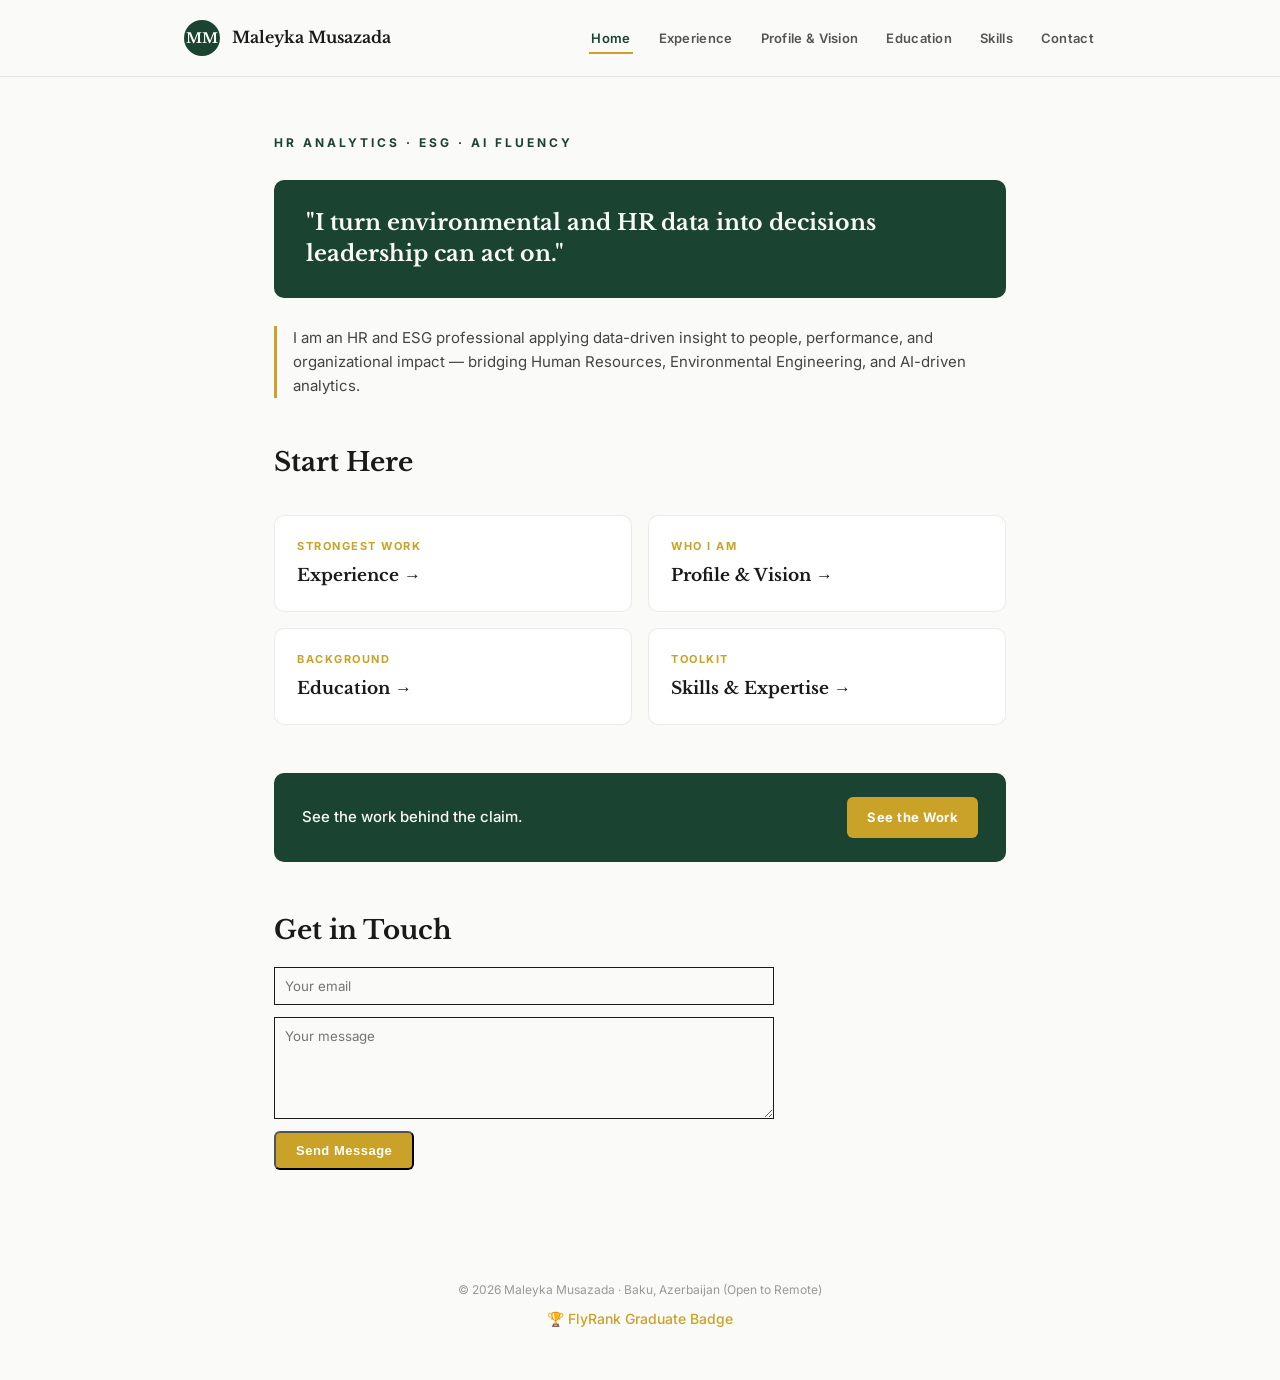
==== index.html @ 2765ef56 "Update index.html" ====
<!DOCTYPE html>
<html lang="en">
<head>
<meta charset="UTF-8" />
<meta name="viewport" content="width=device-width, initial-scale=1.0" />
<title>Maleyka Musazada — HR Analytics &amp; ESG</title>
<meta name="description" content="HR and ESG professional bridging Human Resources, Environmental Engineering, and AI-driven analytics to turn data into actionable leadership decisions." />
<meta property="og:title" content="Maleyka Musazada — HR Analytics &amp; ESG" />
<meta property="og:description" content="Explore my professional background, skills, and data-driven projects in HR analytics and ESG." />
<meta property="og:type" content="website" />
<link rel="stylesheet" href="style.css" />
</head>
<body>

<header>
  <div class="nav-wrap">
    <div class="brand">
      <div class="monogram">MM</div>
      <div class="brand-name">Maleyka Musazada</div>
    </div>
    <nav>
      <ul>
        <li><a href="index.html" class="active">Home</a></li>
        <li><a href="experience.html">Experience</a></li>
        <li><a href="profile.html">Profile &amp; Vision</a></li>
        <li><a href="education.html">Education</a></li>
        <li><a href="skills.html">Skills</a></li>
        <li><a href="index.html#contact">Contact</a></li>
      </ul>
    </nav>
  </div>
</header>

<main>
  <div class="eyebrow">HR Analytics · ESG · AI Fluency</div>
  <div class="claim-box">
    "I turn environmental and HR data into decisions leadership can act on."
  </div>
  <p class="proof">
    I am an HR and ESG professional applying data-driven insight to people, performance, and organizational impact — bridging Human Resources, Environmental Engineering, and AI-driven analytics.
  </p>

  <h2>Start Here</h2>
  <div class="card-grid">
    <a class="nav-card" href="experience.html">
      <span class="k">Strongest Work</span>
      <span class="t">Experience →</span>
    </a>
    <a class="nav-card" href="profile.html">
      <span class="k">Who I Am</span>
      <span class="t">Profile &amp; Vision →</span>
    </a>
    <a class="nav-card" href="education.html">
      <span class="k">Background</span>
      <span class="t">Education →</span>
    </a>
    <a class="nav-card" href="skills.html">
      <span class="k">Toolkit</span>
      <span class="t">Skills &amp; Expertise →</span>
    </a>
  </div>

  <div class="cta-strip">
    <span>See the work behind the claim.</span>
    <a class="cta-btn" href="experience.html">See the Work</a>
  </div>

  <section class="contact-section" id="contact">
    <h2>Get in Touch</h2>
    <form action="https://formspree.io/f/mvkpvpek" method="POST">
      <input type="email" name="email" placeholder="Your email" required />
      <textarea name="message" placeholder="Your message" required rows="5"></textarea>
      <button type="submit" class="cta-btn">Send Message</button>
    </form>
  </section>
</main>

<footer>
  © 2026 Maleyka Musazada · Baku, Azerbaijan (Open to Remote)
  <div style="margin-top: 8px;">
    <a href="https://aifluency.flyrank.ai/" target="_blank" style="color: #C9A227; text-decoration: none; font-size: 14px; font-weight: 500;">
      🏆 FlyRank Graduate Badge
    </a>
  </div>
</footer>

</body>
</html>
---- style.css ----
@import url('https://fonts.googleapis.com/css2?family=Libre+Baskerville:ital,wght@0,400;0,700;1,400&family=Inter:wght@400;500;600;700&display=swap');

:root {
  --main: #1B4332;
  --text: #1A1A1A;
  --bg: #FAFAF8;
  --accent: #C9A227;
  --card: #FFFFFF;
  --border: rgba(0,0,0,0.08);
}

* { box-sizing: border-box; margin: 0; padding: 0; }

body {
  background: var(--bg);
  color: var(--text);
  font-family: 'Inter', sans-serif;
  line-height: 1.6;
}

a { color: inherit; text-decoration: none; }

header {
  position: sticky;
  top: 0;
  background: var(--bg);
  border-bottom: 1px solid var(--border);
  z-index: 100;
}
.nav-wrap {
  max-width: 960px;
  margin: 0 auto;
  padding: 20px 24px;
  display: flex;
  align-items: center;
  justify-content: space-between;
  flex-wrap: wrap;
  gap: 12px;
}
.brand { display: flex; align-items: center; gap: 12px; }
.monogram {
  width: 36px; height: 36px; border-radius: 50%;
  background: var(--main); color: var(--bg);
  display: flex; align-items: center; justify-content: center;
  font-family: 'Libre Baskerville', serif; font-weight: 700; font-size: 14px;
}
.brand-name { font-family: 'Libre Baskerville', serif; font-weight: 700; font-size: 16px; }
nav ul { list-style: none; display: flex; flex-wrap: wrap; }
nav li { margin-right: 24px; }
nav li:last-child { margin-right: 0; }
nav a {
  font-size: 13px; font-weight: 600; letter-spacing: 0.3px; color: #555;
  padding: 6px 2px; border-bottom: 2px solid transparent; white-space: nowrap;
}
nav a:hover, nav a.active { color: var(--main); border-bottom-color: var(--accent); }

main { max-width: 780px; margin: 0 auto; padding: 56px 24px 80px; }

.eyebrow {
  font-size: 12px; letter-spacing: 3px; text-transform: uppercase;
  color: var(--main); font-weight: 700; margin-bottom: 12px;
}
h1 { font-family: 'Libre Baskerville', serif; font-size: 40px; line-height: 1.25; font-weight: 700; margin-bottom: 20px; }
h2 { font-family: 'Libre Baskerville', serif; font-size: 26px; font-weight: 700; margin: 44px 0 16px; }
h3 { font-family: 'Libre Baskerville', serif; font-size: 17px; font-weight: 700; color: var(--main); margin-bottom: 10px; }
p { margin-bottom: 14px; color: #333; font-size: 15.5px; }

.claim-box {
  background: var(--main); color: var(--bg); padding: 28px 32px; border-radius: 10px;
  font-family: 'Libre Baskerville', serif; font-size: 22px; font-weight: 700; line-height: 1.4; margin: 28px 0;
}
.proof { font-size: 15px; color: #444; border-left: 3px solid var(--accent); padding-left: 16px; margin-bottom: 40px; }

.card-grid { display: flex; flex-wrap: wrap; gap: 16px; margin: 32px 0 8px; }
.nav-card { flex: 1 1 45%; background: var(--card); border: 1px solid var(--border); border-radius: 10px; padding: 22px; transition: border-color 0.15s; }
.nav-card:hover { border-color: var(--main); }
.nav-card .k { font-size: 11px; letter-spacing: 1.5px; text-transform: uppercase; color: var(--accent); font-weight: 700; margin-bottom: 6px; display: block; }
.nav-card .t { font-family: 'Libre Baskerville', serif; font-weight: 700; font-size: 17px; }

.case { background: var(--card); border: 1px solid var(--border); border-radius: 10px; padding: 26px 28px; margin-bottom: 20px; }
.case-lead { border: 2px solid var(--accent); position: relative; }
.lead-tag {
  position: absolute; top: -11px; right: 20px; background: var(--accent); color: white;
  font-size: 9px; font-weight: 700; letter-spacing: 0.5px; text-transform: uppercase; padding: 3px 9px; border-radius: 3px;
}
.case h3.title { font-size: 19px; margin-bottom: 14px; }
.beat-label { font-size: 10.5px; letter-spacing: 1px; text-transform: uppercase; color: #999; font-weight: 700; margin-top: 14px; margin-bottom: 4px; }
.beat-label:first-of-type { margin-top: 0; }
.case p { font-size: 14px; margin-bottom: 0; }

.skill-group { margin-bottom: 22px; }
.skill-group h3 { margin-bottom: 8px; }
.skill-group p { font-size: 14.5px; color: #444; }

.edu-item { margin-bottom: 26px; }
.edu-item .school { font-size: 13px; color: #777; margin-top: -6px; margin-bottom: 8px; }
ul.cert-list { list-style: none; margin-top: 8px; }
ul.cert-list li { font-size: 14px; color: #444; padding: 6px 0 6px 18px; position: relative; border-bottom: 1px solid var(--border); }
ul.cert-list li::before { content: ""; position: absolute; left: 0; top: 14px; width: 6px; height: 6px; border-radius: 50%; background: var(--accent); }

.cta-strip {
  margin-top: 48px; background: var(--main); border-radius: 10px; padding: 24px 28px;
  display: flex; align-items: center; justify-content: space-between; flex-wrap: wrap; gap: 14px;
}
.cta-strip span { color: var(--bg); font-size: 15px; font-weight: 500; }
.cta-btn { background: var(--accent); color: white; font-size: 13px; font-weight: 700; letter-spacing: 0.5px; padding: 10px 20px; border-radius: 6px; white-space: nowrap; }
.cta-btn:hover { opacity: 0.9; }

footer { text-align: center; padding: 30px 24px 50px; font-size: 12px; color: #999; }
.contact-section {
  margin-top: 3rem;
}
.contact-section form {
  display: flex;
  flex-direction: column;
  gap: 12px;
  max-width: 500px;
}
.contact-section input,
.contact-section textarea {
  padding: 10px;
  font-family: 'Inter', sans-serif;
  border: 1px solid #1A1A1A;
  background: #FAFAF8;
}
.contact-section button {
  align-self: flex-start;
}
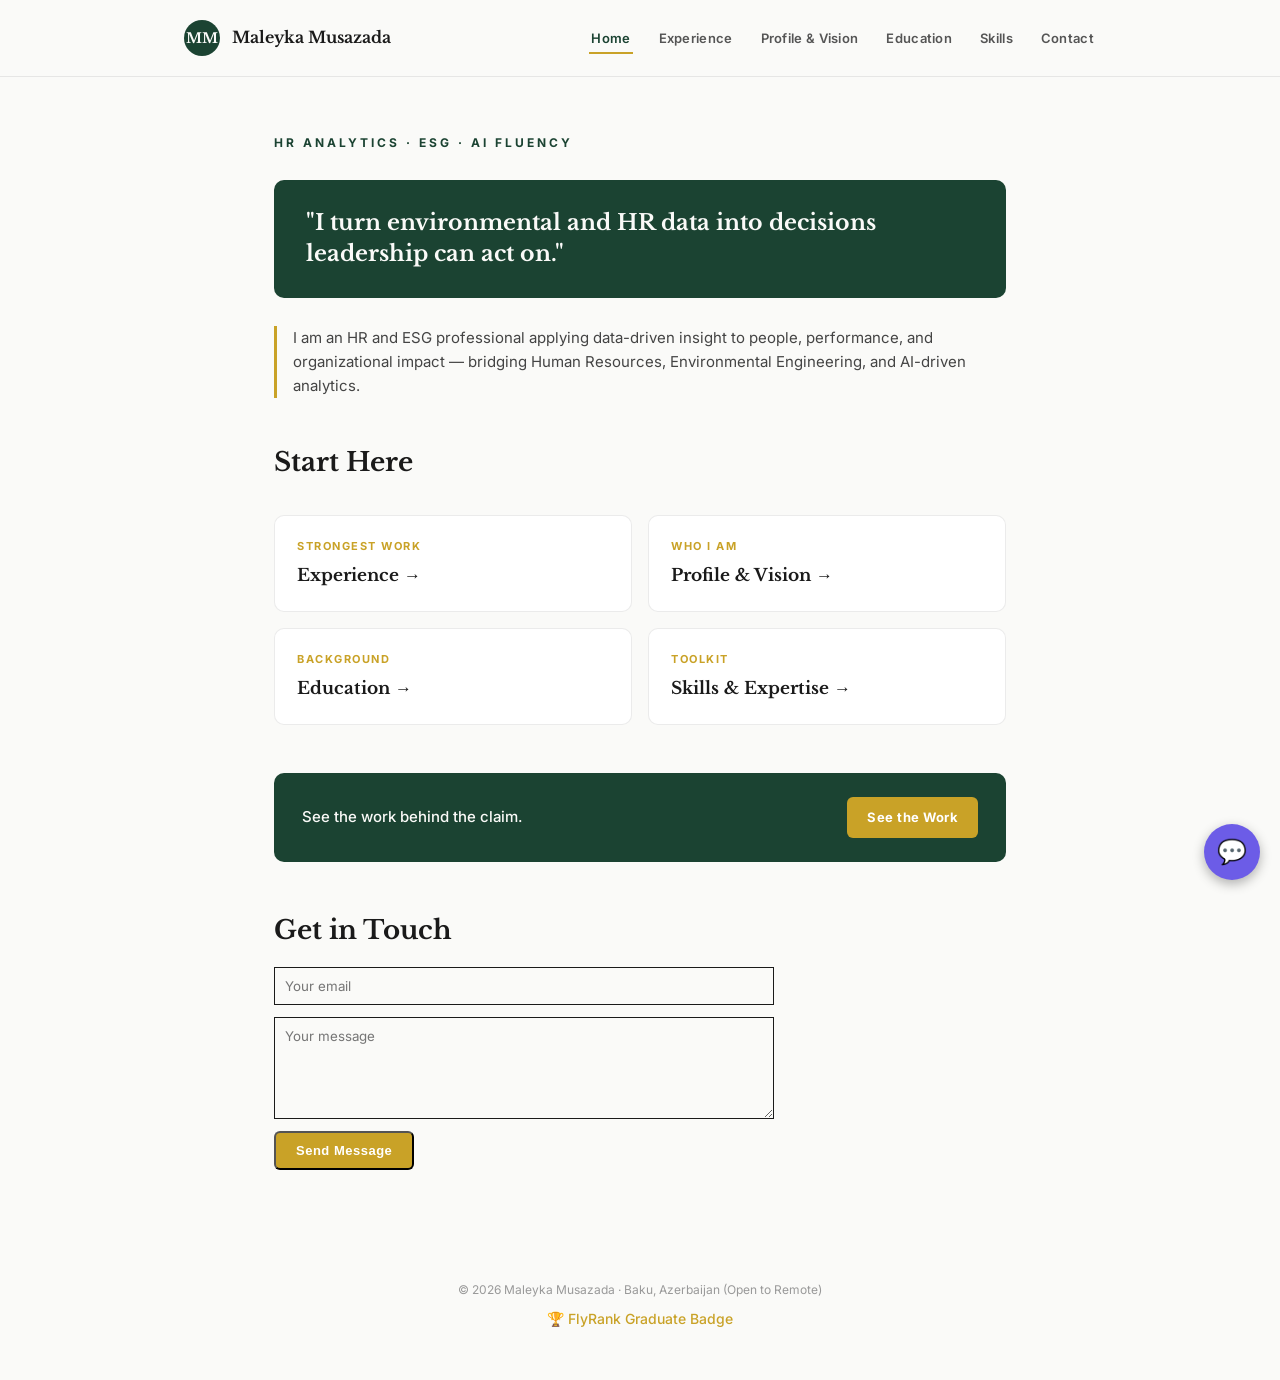
==== commit 6544dea4: "Update index.html" ====
--- a/index.html
+++ b/index.html
@@ -84,7 +84,84 @@
   </div>
 </footer>
 
+<!-- ==== AI CHAT ASSISTANT WIDGET (başlanğıc) ==== -->
+<style>
+  #mza-chat-btn {
+    position: fixed; bottom: 20px; right: 20px; z-index: 1000;
+    background: #6c5ce7; color: white; border: none; border-radius: 50%;
+    width: 56px; height: 56px; font-size: 24px; cursor: pointer;
+    box-shadow: 0 4px 12px rgba(0,0,0,0.3);
+  }
+  #mza-chat-box {
+    display: none; position: fixed; bottom: 90px; right: 20px; z-index: 1000;
+    width: 320px; max-width: 90vw; height: 420px; background: #1a1a2e;
+    border-radius: 12px; box-shadow: 0 8px 24px rgba(0,0,0,0.4);
+    flex-direction: column; overflow: hidden; font-family: sans-serif;
+  }
+  #mza-chat-header {
+    background: #6c5ce7; color: white; padding: 12px; font-weight: bold;
+  }
+  #mza-chat-messages {
+    flex: 1; overflow-y: auto; padding: 12px; color: #eee; font-size: 14px;
+  }
+  #mza-chat-messages .msg { margin-bottom: 10px; line-height: 1.4; }
+  #mza-chat-messages .user { color: #a29bfe; text-align: right; }
+  #mza-chat-input-row { display: flex; padding: 8px; background: #16162a; }
+  #mza-chat-input {
+    flex: 1; border: none; border-radius: 6px; padding: 8px; font-size: 14px;
+  }
+  #mza-chat-send {
+    margin-left: 6px; background: #6c5ce7; color: white; border: none;
+    border-radius: 6px; padding: 8px 12px; cursor: pointer;
+  }
+</style>
+
+<button id="mza-chat-btn" onclick="document.getElementById('mza-chat-box').style.display =
+  document.getElementById('mza-chat-box').style.display === 'flex' ? 'none' : 'flex'">💬</button>
+
+<div id="mza-chat-box">
+  <div id="mza-chat-header">Maleykə haqqında soruş</div>
+  <div id="mza-chat-messages">
+    <div class="msg">Salam! Maleykə haqqında nə bilmək istəyirsiniz?</div>
+  </div>
+  <div id="mza-chat-input-row">
+    <input id="mza-chat-input" placeholder="Sualınızı yazın..." />
+    <button id="mza-chat-send">Göndər</button>
+  </div>
+</div>
+
+<script>
+  const MZA_BACKEND_URL = "https://maleyka-ai.onrender.com/api/chat";
+
+  const mzaInput = document.getElementById("mza-chat-input");
+  const mzaSend = document.getElementById("mza-chat-send");
+  const mzaMessages = document.getElementById("mza-chat-messages");
+
+  async function mzaSendMessage() {
+    const text = mzaInput.value.trim();
+    if (!text) return;
+    mzaMessages.innerHTML += `<div class="msg user">${text}</div>`;
+    mzaInput.value = "";
+    mzaMessages.scrollTop = mzaMessages.scrollHeight;
+
+    try {
+      const res = await fetch(MZA_BACKEND_URL, {
+        method: "POST",
+        headers: { "Content-Type": "application/json" },
+        body: JSON.stringify({ message: text })
+      });
+      const data = await res.json();
+      mzaMessages.innerHTML += `<div class="msg">${data.reply || "Xəta baş verdi."}</div>`;
+    } catch (e) {
+      mzaMessages.innerHTML += `<div class="msg">Bağlantı xətası. Bir az sonra yenidən cəhd edin.</div>`;
+    }
+    mzaMessages.scrollTop = mzaMessages.scrollHeight;
+  }
+
+  mzaSend.addEventListener("click", mzaSendMessage);
+  mzaInput.addEventListener("keypress", (e) => { if (e.key === "Enter") mzaSendMessage(); });
+</script>
+<!-- ==== AI CHAT ASSISTANT WIDGET (son) ==== -->
+
 </body>
-</html>
-
-
+</html>
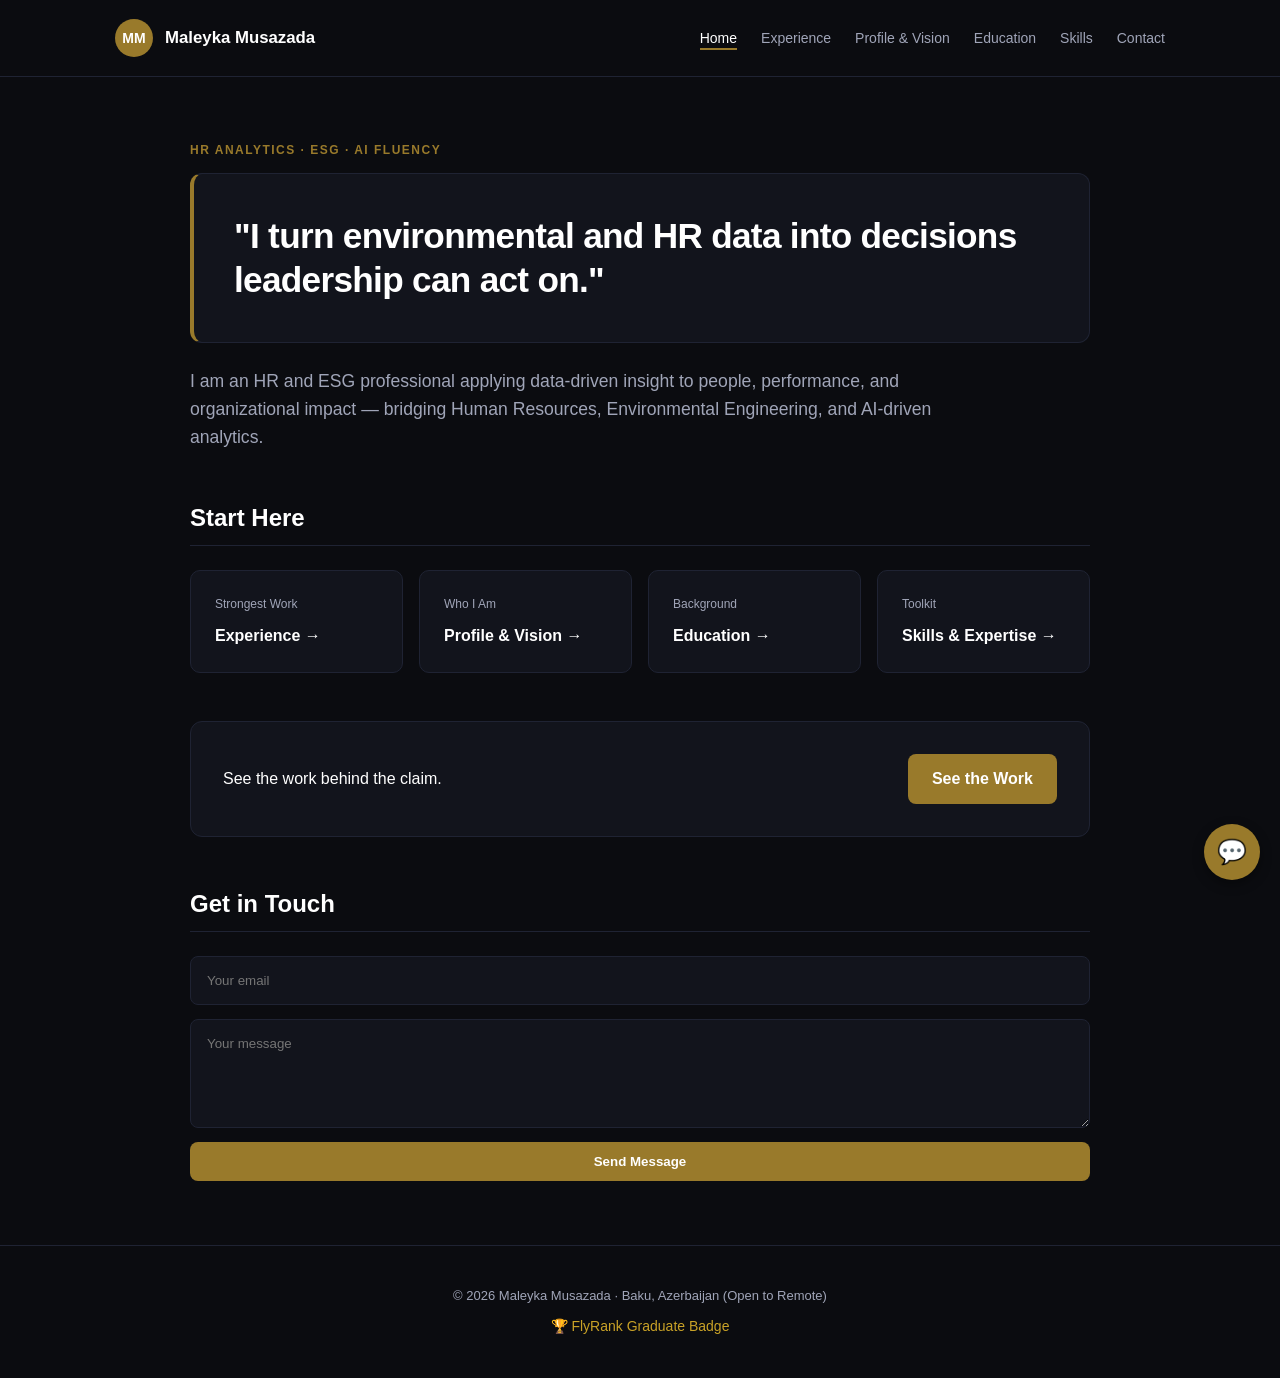
==== commit 2cb4087d: "Update index.html" ====
--- a/index.html
+++ b/index.html
@@ -161,7 +161,45 @@
   mzaSend.addEventListener("click", mzaSendMessage);
   mzaInput.addEventListener("keypress", (e) => { if (e.key === "Enter") mzaSendMessage(); });
 </script>
-<!-- ==== AI CHAT ASSISTANT WIDGET (son) ==== -->
-
-</body>
-</html>+<!-- ==== AI CHAT ASSISTANT WIDGET (updated to dark & deep gold) ==== -->
+<style>
+  #mza-chat-btn {
+    position: fixed; bottom: 20px; right: 20px; z-index: 1000;
+    background: #997a2b; color: white; border: none; border-radius: 50%;
+    width: 56px; height: 56px; font-size: 24px; cursor: pointer;
+    box-shadow: 0 4px 12px rgba(0,0,0,0.4);
+    transition: background 0.2s;
+  }
+  #mza-chat-btn:hover {
+    background: #b8933b;
+  }
+  #mza-chat-box {
+    display: none; position: fixed; bottom: 90px; right: 20px; z-index: 1000;
+    width: 320px; max-width: 90vw; height: 420px; background: #12141c;
+    border: 1px solid #1f2333; border-radius: 12px; box-shadow: 0 8px 24px rgba(0,0,0,0.6);
+    flex-direction: column; overflow: hidden; font-family: -apple-system, BlinkMacSystemFont, "Segoe UI", Roboto, sans-serif;
+  }
+  #mza-chat-header {
+    background: #997a2b; color: white; padding: 12px; font-weight: 600; font-size: 14px;
+  }
+  #mza-chat-messages {
+    flex: 1; overflow-y: auto; padding: 12px; color: #a0a5b8; font-size: 14px;
+  }
+  #mza-chat-messages .msg { margin-bottom: 10px; line-height: 1.4; color: #ffffff; }
+  #mza-chat-messages .user { color: #f3e5ab; text-align: right; }
+  #mza-chat-input-row { display: flex; padding: 8px; background: #0b0c10; border-top: 1px solid #1f2333; }
+  #mza-chat-input {
+    flex: 1; border: 1px solid #1f2333; border-radius: 6px; padding: 8px; font-size: 14px;
+    background: #12141c; color: white; outline: none;
+  }
+  #mza-chat-input:focus {
+    border-color: #997a2b;
+  }
+  #mza-chat-send {
+    margin-left: 6px; background: #997a2b; color: white; border: none;
+    border-radius: 6px; padding: 8px 12px; cursor: pointer; font-weight: 600;
+  }
+  #mza-chat-send:hover {
+    background: #b8933b;
+  }
+</style>
--- a/style.css
+++ b/style.css
@@ -1,128 +1,224 @@
-@import url('https://fonts.googleapis.com/css2?family=Libre+Baskerville:ital,wght@0,400;0,700;1,400&family=Inter:wght@400;500;600;700&display=swap');
+/* --- MODERN DARK & DEEP GOLD DESIGN --- */
 
 :root {
-  --main: #1B4332;
-  --text: #1A1A1A;
-  --bg: #FAFAF8;
-  --accent: #C9A227;
-  --card: #FFFFFF;
-  --border: rgba(0,0,0,0.08);
-}
-
-* { box-sizing: border-box; margin: 0; padding: 0; }
+  --bg-dark: #0b0c10;          /* Deep modern dark background */
+  --card-dark: #12141c;        /* Subtle dark container tone */
+  --gold-dark: #997a2b;       /* Rich, deep dark gold accent */
+  --gold-hover: #b8933b;      /* Slightly lighter gold for hover */
+  --text-main: #ffffff;        /* Pure white for primary headers */
+  --text-muted: #a0a5b8;       /* Clean muted gray for body text */
+  --border-dark: #1f2333;      /* Subtle border lines */
+}
 
 body {
-  background: var(--bg);
-  color: var(--text);
-  font-family: 'Inter', sans-serif;
+  background-color: var(--bg-dark);
+  color: var(--text-muted);
+  font-family: -apple-system, BlinkMacSystemFont, "Segoe UI", Roboto, Helvetica, Arial, sans-serif;
+  margin: 0;
+  padding: 0;
   line-height: 1.6;
 }
 
-a { color: inherit; text-decoration: none; }
-
 header {
-  position: sticky;
-  top: 0;
-  background: var(--bg);
-  border-bottom: 1px solid var(--border);
-  z-index: 100;
-}
+  background-color: var(--bg-dark);
+  border-bottom: 1px solid var(--border-dark);
+  padding: 1.2rem 2rem;
+}
+
 .nav-wrap {
-  max-width: 960px;
+  display: flex;
+  justify-content: space-between;
+  align-items: center;
+  max-width: 1050px;
   margin: 0 auto;
-  padding: 20px 24px;
-  display: flex;
-  align-items: center;
+}
+
+.brand {
+  display: flex;
+  align-items: center;
+  gap: 12px;
+}
+
+.monogram {
+  background-color: var(--gold-dark);
+  color: #ffffff;
+  width: 38px;
+  height: 38px;
+  display: flex;
+  align-items: center;
+  justify-content: center;
+  border-radius: 50%;
+  font-weight: 700;
+  font-size: 14px;
+}
+
+.brand-name {
+  font-weight: 600;
+  color: var(--text-main);
+  font-size: 1.05rem;
+}
+
+nav ul {
+  display: flex;
+  list-style: none;
+  gap: 24px;
+  margin: 0;
+  padding: 0;
+}
+
+nav a {
+  text-decoration: none;
+  color: var(--text-muted);
+  font-size: 14px;
+  font-weight: 400;
+  transition: color 0.2s;
+}
+
+nav a.active, nav a:hover {
+  color: var(--text-main);
+  border-bottom: 2px solid var(--gold-dark);
+  padding-bottom: 2px;
+}
+
+main {
+  max-width: 900px;
+  margin: 4rem auto;
+  padding: 0 1.5rem;
+}
+
+.eyebrow {
+  font-size: 12px;
+  letter-spacing: 1.5px;
+  text-transform: uppercase;
+  color: var(--gold-dark);
+  margin-bottom: 12px;
+  font-weight: 600;
+}
+
+/* Main claim box styled cleanly in dark theme with deep gold border */
+.claim-box {
+  background-color: var(--card-dark);
+  border: 1px solid var(--border-dark);
+  border-left: 4px solid var(--gold-dark);
+  color: var(--text-main);
+  padding: 2.5rem;
+  border-radius: 12px;
+  font-size: 2.2rem;
+  font-weight: 700;
+  line-height: 1.25;
+  margin-bottom: 1.5rem;
+  letter-spacing: -0.02em;
+}
+
+.proof {
+  color: var(--text-muted);
+  font-size: 1.1rem;
+  margin-bottom: 3rem;
+  max-width: 750px;
+}
+
+h2 {
+  color: var(--text-main);
+  font-size: 1.5rem;
+  border-bottom: 1px solid var(--border-dark);
+  padding-bottom: 0.5rem;
+  margin-top: 3rem;
+  font-weight: 600;
+}
+
+.card-grid {
+  display: grid;
+  grid-template-columns: repeat(auto-fit, minmax(200px, 1fr));
+  gap: 16px;
+  margin-top: 1.5rem;
+}
+
+.nav-card {
+  background: var(--card-dark);
+  border: 1px solid var(--border-dark);
+  padding: 1.5rem;
+  border-radius: 10px;
+  text-decoration: none;
+  display: flex;
+  flex-direction: column;
+  transition: all 0.2s ease;
+}
+
+.nav-card:hover {
+  border-color: var(--gold-dark);
+  transform: translateY(-2px);
+}
+
+.nav-card .k {
+  font-size: 12px;
+  color: var(--text-muted);
+  margin-bottom: 8px;
+}
+
+.nav-card .t {
+  color: var(--text-main);
+  font-weight: 600;
+  font-size: 1rem;
+}
+
+.cta-strip {
+  display: flex;
   justify-content: space-between;
-  flex-wrap: wrap;
-  gap: 12px;
-}
-.brand { display: flex; align-items: center; gap: 12px; }
-.monogram {
-  width: 36px; height: 36px; border-radius: 50%;
-  background: var(--main); color: var(--bg);
-  display: flex; align-items: center; justify-content: center;
-  font-family: 'Libre Baskerville', serif; font-weight: 700; font-size: 14px;
-}
-.brand-name { font-family: 'Libre Baskerville', serif; font-weight: 700; font-size: 16px; }
-nav ul { list-style: none; display: flex; flex-wrap: wrap; }
-nav li { margin-right: 24px; }
-nav li:last-child { margin-right: 0; }
-nav a {
-  font-size: 13px; font-weight: 600; letter-spacing: 0.3px; color: #555;
-  padding: 6px 2px; border-bottom: 2px solid transparent; white-space: nowrap;
-}
-nav a:hover, nav a.active { color: var(--main); border-bottom-color: var(--accent); }
-
-main { max-width: 780px; margin: 0 auto; padding: 56px 24px 80px; }
-
-.eyebrow {
-  font-size: 12px; letter-spacing: 3px; text-transform: uppercase;
-  color: var(--main); font-weight: 700; margin-bottom: 12px;
-}
-h1 { font-family: 'Libre Baskerville', serif; font-size: 40px; line-height: 1.25; font-weight: 700; margin-bottom: 20px; }
-h2 { font-family: 'Libre Baskerville', serif; font-size: 26px; font-weight: 700; margin: 44px 0 16px; }
-h3 { font-family: 'Libre Baskerville', serif; font-size: 17px; font-weight: 700; color: var(--main); margin-bottom: 10px; }
-p { margin-bottom: 14px; color: #333; font-size: 15.5px; }
-
-.claim-box {
-  background: var(--main); color: var(--bg); padding: 28px 32px; border-radius: 10px;
-  font-family: 'Libre Baskerville', serif; font-size: 22px; font-weight: 700; line-height: 1.4; margin: 28px 0;
-}
-.proof { font-size: 15px; color: #444; border-left: 3px solid var(--accent); padding-left: 16px; margin-bottom: 40px; }
-
-.card-grid { display: flex; flex-wrap: wrap; gap: 16px; margin: 32px 0 8px; }
-.nav-card { flex: 1 1 45%; background: var(--card); border: 1px solid var(--border); border-radius: 10px; padding: 22px; transition: border-color 0.15s; }
-.nav-card:hover { border-color: var(--main); }
-.nav-card .k { font-size: 11px; letter-spacing: 1.5px; text-transform: uppercase; color: var(--accent); font-weight: 700; margin-bottom: 6px; display: block; }
-.nav-card .t { font-family: 'Libre Baskerville', serif; font-weight: 700; font-size: 17px; }
-
-.case { background: var(--card); border: 1px solid var(--border); border-radius: 10px; padding: 26px 28px; margin-bottom: 20px; }
-.case-lead { border: 2px solid var(--accent); position: relative; }
-.lead-tag {
-  position: absolute; top: -11px; right: 20px; background: var(--accent); color: white;
-  font-size: 9px; font-weight: 700; letter-spacing: 0.5px; text-transform: uppercase; padding: 3px 9px; border-radius: 3px;
-}
-.case h3.title { font-size: 19px; margin-bottom: 14px; }
-.beat-label { font-size: 10.5px; letter-spacing: 1px; text-transform: uppercase; color: #999; font-weight: 700; margin-top: 14px; margin-bottom: 4px; }
-.beat-label:first-of-type { margin-top: 0; }
-.case p { font-size: 14px; margin-bottom: 0; }
-
-.skill-group { margin-bottom: 22px; }
-.skill-group h3 { margin-bottom: 8px; }
-.skill-group p { font-size: 14.5px; color: #444; }
-
-.edu-item { margin-bottom: 26px; }
-.edu-item .school { font-size: 13px; color: #777; margin-top: -6px; margin-bottom: 8px; }
-ul.cert-list { list-style: none; margin-top: 8px; }
-ul.cert-list li { font-size: 14px; color: #444; padding: 6px 0 6px 18px; position: relative; border-bottom: 1px solid var(--border); }
-ul.cert-list li::before { content: ""; position: absolute; left: 0; top: 14px; width: 6px; height: 6px; border-radius: 50%; background: var(--accent); }
-
-.cta-strip {
-  margin-top: 48px; background: var(--main); border-radius: 10px; padding: 24px 28px;
-  display: flex; align-items: center; justify-content: space-between; flex-wrap: wrap; gap: 14px;
-}
-.cta-strip span { color: var(--bg); font-size: 15px; font-weight: 500; }
-.cta-btn { background: var(--accent); color: white; font-size: 13px; font-weight: 700; letter-spacing: 0.5px; padding: 10px 20px; border-radius: 6px; white-space: nowrap; }
-.cta-btn:hover { opacity: 0.9; }
-
-footer { text-align: center; padding: 30px 24px 50px; font-size: 12px; color: #999; }
-.contact-section {
-  margin-top: 3rem;
-}
+  align-items: center;
+  background: var(--card-dark);
+  border: 1px solid var(--border-dark);
+  padding: 2rem;
+  border-radius: 12px;
+  margin: 3rem 0;
+}
+
+.cta-strip span {
+  color: var(--text-main);
+  font-weight: 500;
+}
+
+.cta-btn {
+  background-color: var(--gold-dark);
+  color: #ffffff;
+  padding: 0.75rem 1.5rem;
+  border-radius: 8px;
+  text-decoration: none;
+  border: none;
+  cursor: pointer;
+  font-weight: 600;
+  transition: background 0.2s;
+}
+
+.cta-btn:hover {
+  background-color: var(--gold-hover);
+}
+
 .contact-section form {
   display: flex;
   flex-direction: column;
-  gap: 12px;
-  max-width: 500px;
-}
-.contact-section input,
-.contact-section textarea {
-  padding: 10px;
-  font-family: 'Inter', sans-serif;
-  border: 1px solid #1A1A1A;
-  background: #FAFAF8;
-}
-.contact-section button {
-  align-self: flex-start;
-}
+  gap: 14px;
+  margin-top: 1.5rem;
+}
+
+.contact-section input, .contact-section textarea {
+  padding: 1rem;
+  border: 1px solid var(--border-dark);
+  border-radius: 8px;
+  background: var(--card-dark);
+  color: var(--text-main);
+  outline: none;
+  font-family: inherit;
+}
+
+.contact-section input:focus, .contact-section textarea:focus {
+  border-color: var(--gold-dark);
+}
+
+footer {
+  text-align: center;
+  padding: 2.5rem;
+  color: var(--text-muted);
+  font-size: 13px;
+  border-top: 1px solid var(--border-dark);
+  background: var(--bg-dark);
+}
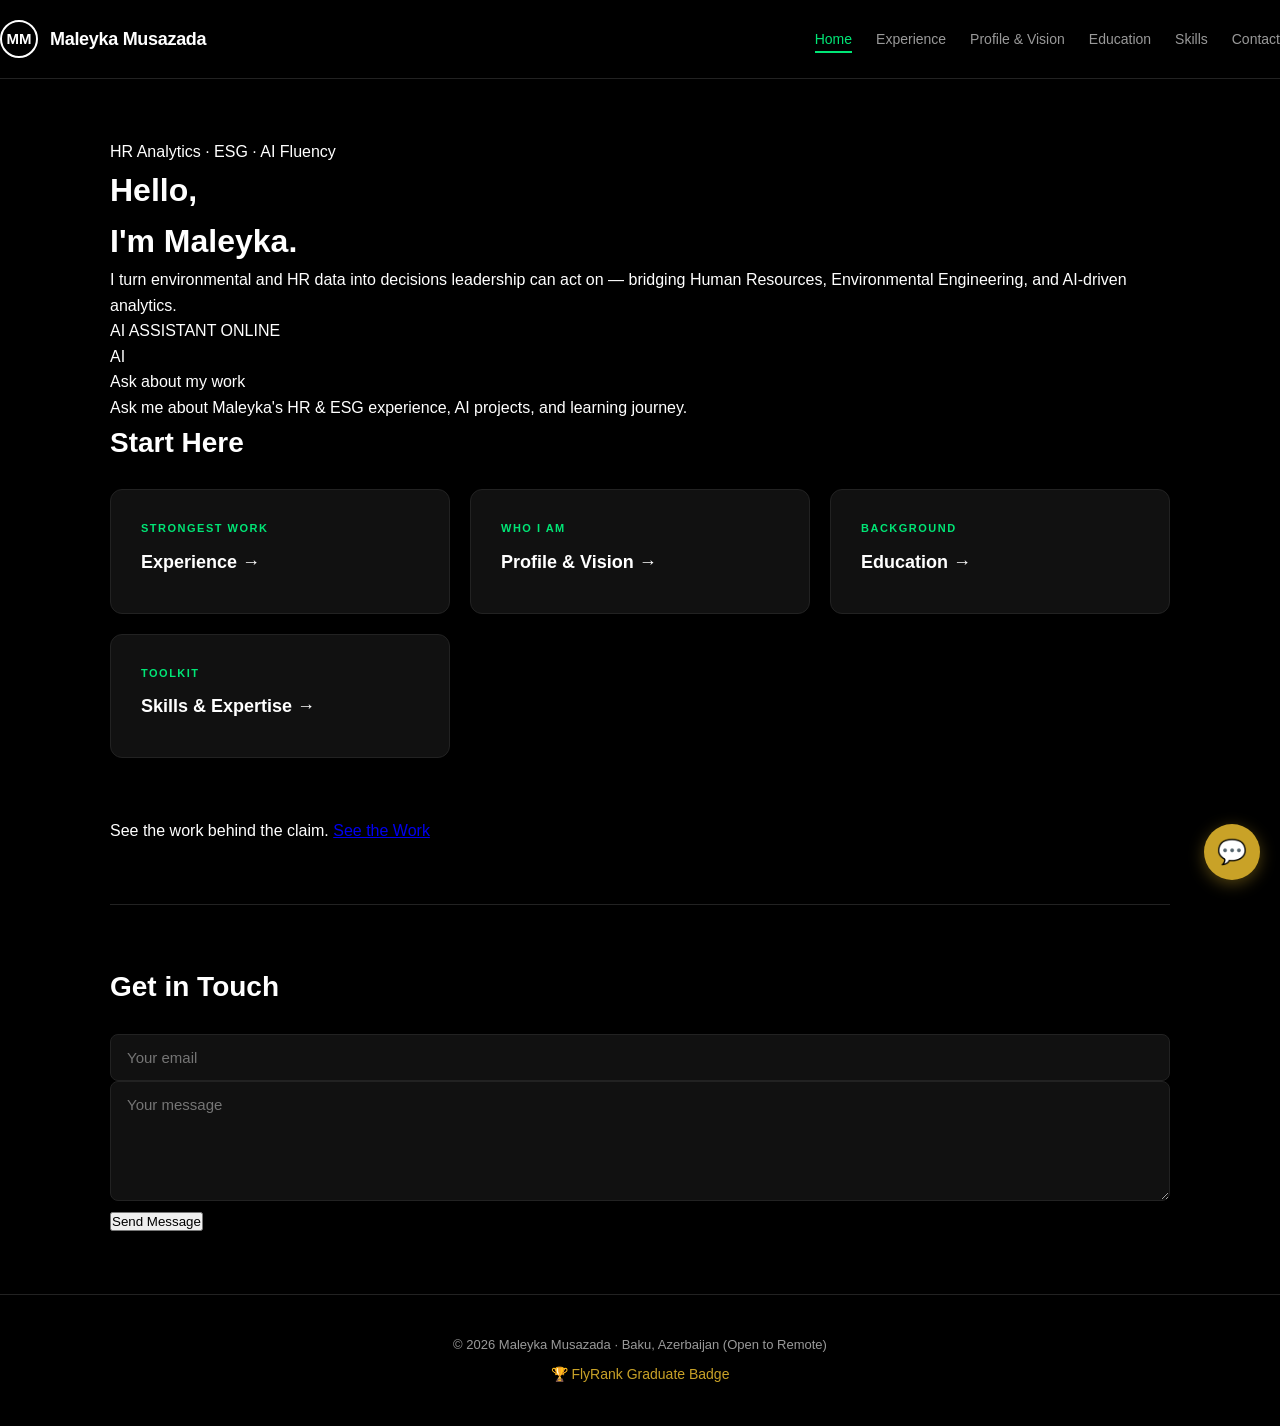
==== commit d8645531: "Update index.html" ====
--- a/index.html
+++ b/index.html
@@ -33,12 +33,22 @@
 
 <main>
   <div class="eyebrow">HR Analytics · ESG · AI Fluency</div>
-  <div class="claim-box">
-    "I turn environmental and HR data into decisions leadership can act on."
+
+  <div class="hero-row">
+    <div class="hero-text">
+      <h1 class="hero-title">Hello,<br>I'm <span>Maleyka.</span></h1>
+      <p class="proof">
+        I turn environmental and HR data into decisions leadership can act on — bridging Human Resources, Environmental Engineering, and AI-driven analytics.
+      </p>
+    </div>
+
+    <div class="assistant-card">
+      <div class="assistant-status"><span class="dot"></span> AI ASSISTANT ONLINE</div>
+      <div class="assistant-orb">AI</div>
+      <div class="assistant-name">Ask about my work</div>
+      <div class="assistant-desc">Ask me about Maleyka's HR &amp; ESG experience, AI projects, and learning journey.</div>
+    </div>
   </div>
-  <p class="proof">
-    I am an HR and ESG professional applying data-driven insight to people, performance, and organizational impact — bridging Human Resources, Environmental Engineering, and AI-driven analytics.
-  </p>
 
   <h2>Start Here</h2>
   <div class="card-grid">
@@ -88,30 +98,30 @@
 <style>
   #mza-chat-btn {
     position: fixed; bottom: 20px; right: 20px; z-index: 1000;
-    background: #6c5ce7; color: white; border: none; border-radius: 50%;
+    background: #C9A227; color: #14140A; border: none; border-radius: 50%;
     width: 56px; height: 56px; font-size: 24px; cursor: pointer;
-    box-shadow: 0 4px 12px rgba(0,0,0,0.3);
+    box-shadow: 0 4px 16px rgba(201,162,39,0.4);
   }
   #mza-chat-box {
     display: none; position: fixed; bottom: 90px; right: 20px; z-index: 1000;
-    width: 320px; max-width: 90vw; height: 420px; background: #1a1a2e;
+    width: 320px; max-width: 90vw; height: 420px; background: #0F0F0A;
     border-radius: 12px; box-shadow: 0 8px 24px rgba(0,0,0,0.4);
     flex-direction: column; overflow: hidden; font-family: sans-serif;
   }
   #mza-chat-header {
-    background: #6c5ce7; color: white; padding: 12px; font-weight: bold;
+    background: #C9A227; color: #14140A; padding: 12px; font-weight: bold;
   }
   #mza-chat-messages {
     flex: 1; overflow-y: auto; padding: 12px; color: #eee; font-size: 14px;
   }
   #mza-chat-messages .msg { margin-bottom: 10px; line-height: 1.4; }
-  #mza-chat-messages .user { color: #a29bfe; text-align: right; }
-  #mza-chat-input-row { display: flex; padding: 8px; background: #16162a; }
+  #mza-chat-messages .user { color: #E8C547; text-align: right; }
+  #mza-chat-input-row { display: flex; padding: 8px; background: #14140A; }
   #mza-chat-input {
     flex: 1; border: none; border-radius: 6px; padding: 8px; font-size: 14px;
   }
   #mza-chat-send {
-    margin-left: 6px; background: #6c5ce7; color: white; border: none;
+    margin-left: 6px; background: #C9A227; color: #14140A; border: none;
     border-radius: 6px; padding: 8px 12px; cursor: pointer;
   }
 </style>
@@ -161,45 +171,7 @@
   mzaSend.addEventListener("click", mzaSendMessage);
   mzaInput.addEventListener("keypress", (e) => { if (e.key === "Enter") mzaSendMessage(); });
 </script>
-<!-- ==== AI CHAT ASSISTANT WIDGET (updated to dark & deep gold) ==== -->
-<style>
-  #mza-chat-btn {
-    position: fixed; bottom: 20px; right: 20px; z-index: 1000;
-    background: #997a2b; color: white; border: none; border-radius: 50%;
-    width: 56px; height: 56px; font-size: 24px; cursor: pointer;
-    box-shadow: 0 4px 12px rgba(0,0,0,0.4);
-    transition: background 0.2s;
-  }
-  #mza-chat-btn:hover {
-    background: #b8933b;
-  }
-  #mza-chat-box {
-    display: none; position: fixed; bottom: 90px; right: 20px; z-index: 1000;
-    width: 320px; max-width: 90vw; height: 420px; background: #12141c;
-    border: 1px solid #1f2333; border-radius: 12px; box-shadow: 0 8px 24px rgba(0,0,0,0.6);
-    flex-direction: column; overflow: hidden; font-family: -apple-system, BlinkMacSystemFont, "Segoe UI", Roboto, sans-serif;
-  }
-  #mza-chat-header {
-    background: #997a2b; color: white; padding: 12px; font-weight: 600; font-size: 14px;
-  }
-  #mza-chat-messages {
-    flex: 1; overflow-y: auto; padding: 12px; color: #a0a5b8; font-size: 14px;
-  }
-  #mza-chat-messages .msg { margin-bottom: 10px; line-height: 1.4; color: #ffffff; }
-  #mza-chat-messages .user { color: #f3e5ab; text-align: right; }
-  #mza-chat-input-row { display: flex; padding: 8px; background: #0b0c10; border-top: 1px solid #1f2333; }
-  #mza-chat-input {
-    flex: 1; border: 1px solid #1f2333; border-radius: 6px; padding: 8px; font-size: 14px;
-    background: #12141c; color: white; outline: none;
-  }
-  #mza-chat-input:focus {
-    border-color: #997a2b;
-  }
-  #mza-chat-send {
-    margin-left: 6px; background: #997a2b; color: white; border: none;
-    border-radius: 6px; padding: 8px 12px; cursor: pointer; font-weight: 600;
-  }
-  #mza-chat-send:hover {
-    background: #b8933b;
-  }
-</style>+<!-- ==== AI CHAT ASSISTANT WIDGET (son) ==== -->
+
+</body>
+</html>
--- a/style.css
+++ b/style.css
@@ -1,47 +1,72 @@
-/* --- MODERN DARK & DEEP GOLD DESIGN --- */
+/* ==========================================================================
+   Portfolio Theme: Black, White & Luxury Green
+   Author: Maleyka Musazada
+   ========================================================================== */
 
 :root {
-  --bg-dark: #0b0c10;          /* Deep modern dark background */
-  --card-dark: #12141c;        /* Subtle dark container tone */
-  --gold-dark: #997a2b;       /* Rich, deep dark gold accent */
-  --gold-hover: #b8933b;      /* Slightly lighter gold for hover */
-  --text-main: #ffffff;        /* Pure white for primary headers */
-  --text-muted: #a0a5b8;       /* Clean muted gray for body text */
-  --border-dark: #1f2333;      /* Subtle border lines */
+  --bg-dark: #000000;          /* Pure Black Background */
+  --card-bg: #111111;          /* Dark Card Background */
+  --text-main: #FFFFFF;        /* Pure White */
+  --text-muted: #999999;       /* Muted Gray */
+  --accent-green: #00E676;     /* Vibrant Luxury Green */
+  --border-dark: #222222;      /* Dark Subtle Border */
+}
+
+/* Basic Reset */
+*, *::before, *::after {
+  box-sizing: border-box;
+  margin: 0;
+  padding: 0;
 }
 
 body {
   background-color: var(--bg-dark);
-  color: var(--text-muted);
+  color: var(--text-main);
   font-family: -apple-system, BlinkMacSystemFont, "Segoe UI", Roboto, Helvetica, Arial, sans-serif;
-  margin: 0;
-  padding: 0;
   line-height: 1.6;
+  -webkit-font-smoothing: antialiased;
 }
 
 header {
   background-color: var(--bg-dark);
   border-bottom: 1px solid var(--border-dark);
-  padding: 1.2rem 2rem;
+  padding: 20px 0;
+  position: sticky;
+  top: 0;
+  z-index: 1000;
+}
+
+.container {
+  max-width: 1100px;
+  margin: 0 auto;
+  padding: 0 20px;
 }
 
 .nav-wrap {
   display: flex;
-  justify-content: space-between;
+  flex-direction: column;
+  gap: 16px;
   align-items: center;
-  max-width: 1050px;
-  margin: 0 auto;
-}
-
+}
+
+@media (min-width: 768px) {
+  .nav-wrap {
+    flex-direction: row;
+    justify-content: space-between;
+  }
+}
+
+/* Brand Identity */
 .brand {
   display: flex;
   align-items: center;
   gap: 12px;
 }
 
+/* Monogram: Clean text, no background image/circle */
 .monogram {
-  background-color: var(--gold-dark);
-  color: #ffffff;
+  background-color: transparent;
+  color: var(--text-main);
   width: 38px;
   height: 38px;
   display: flex;
@@ -49,176 +74,231 @@
   justify-content: center;
   border-radius: 50%;
   font-weight: 700;
-  font-size: 14px;
-}
-
+  font-size: 15px;
+  border: 2px solid var(--text-main);
+  flex-shrink: 0;
+}
+
+/* Brand Name Formatting */
 .brand-name {
-  font-weight: 600;
-  color: var(--text-main);
-  font-size: 1.05rem;
-}
-
+  font-family: -apple-system, BlinkMacSystemFont, "Segoe UI", Roboto, sans-serif;
+  font-weight: 600;
+  color: var(--text-main);
+  font-size: 18px;
+  letter-spacing: -0.3px;
+  text-decoration: none;
+}
+
+/* Navigation Links */
 nav ul {
   display: flex;
   list-style: none;
   gap: 24px;
-  margin: 0;
-  padding: 0;
+  flex-wrap: wrap;
+  justify-content: center;
 }
 
 nav a {
   text-decoration: none;
   color: var(--text-muted);
   font-size: 14px;
-  font-weight: 400;
-  transition: color 0.2s;
-}
-
-nav a.active, nav a:hover {
-  color: var(--text-main);
-  border-bottom: 2px solid var(--gold-dark);
-  padding-bottom: 2px;
-}
-
+  font-weight: 500;
+  transition: color 0.2s ease;
+  padding-bottom: 4px;
+}
+
+nav a:hover,
+nav a.active {
+  color: var(--accent-green);
+  border-bottom: 2px solid var(--accent-green);
+}
+
+/* Main Content Area */
 main {
-  max-width: 900px;
-  margin: 4rem auto;
-  padding: 0 1.5rem;
-}
-
-.eyebrow {
-  font-size: 12px;
-  letter-spacing: 1.5px;
-  text-transform: uppercase;
-  color: var(--gold-dark);
-  margin-bottom: 12px;
-  font-weight: 600;
-}
-
-/* Main claim box styled cleanly in dark theme with deep gold border */
-.claim-box {
-  background-color: var(--card-dark);
+  max-width: 1100px;
+  margin: 60px auto;
+  padding: 0 20px;
+}
+
+/* Hero Intro Section (Matching Reference Style) */
+.hero-intro {
+  margin-bottom: 60px;
+  max-width: 750px;
+}
+
+.hero-intro h1 {
+  font-size: clamp(40px, 6vw, 64px);
+  font-weight: 800;
+  line-height: 1.1;
+  letter-spacing: -0.03em;
+  color: var(--text-main);
+  margin-bottom: 20px;
+}
+
+.hero-intro h1 span {
+  color: var(--accent-green); /* Highlights "Maleyka." in green */
+}
+
+.hero-intro p {
+  font-size: 18px;
+  color: var(--text-muted);
+  line-height: 1.5;
+  margin-bottom: 30px;
+}
+
+/* Action Buttons */
+.hero-btns {
+  display: flex;
+  gap: 16px;
+  flex-wrap: wrap;
+}
+
+.btn-primary {
+  background-color: var(--accent-green);
+  color: #000000;
+  padding: 12px 24px;
+  border-radius: 8px;
+  text-decoration: none;
+  font-weight: 600;
+  font-size: 15px;
+  transition: opacity 0.2s ease;
+}
+
+.btn-primary:hover {
+  opacity: 0.9;
+}
+
+.btn-secondary {
+  background-color: transparent;
+  color: var(--text-main);
   border: 1px solid var(--border-dark);
-  border-left: 4px solid var(--gold-dark);
-  color: var(--text-main);
-  padding: 2.5rem;
-  border-radius: 12px;
-  font-size: 2.2rem;
+  padding: 12px 24px;
+  border-radius: 8px;
+  text-decoration: none;
+  font-weight: 600;
+  font-size: 15px;
+  transition: border-color 0.2s ease;
+}
+
+.btn-secondary:hover {
+  border-color: var(--accent-green);
+}
+
+/* Section Headings */
+h2 {
+  color: var(--text-main);
+  font-size: 28px;
+  margin-bottom: 24px;
   font-weight: 700;
-  line-height: 1.25;
-  margin-bottom: 1.5rem;
-  letter-spacing: -0.02em;
-}
-
-.proof {
-  color: var(--text-muted);
-  font-size: 1.1rem;
-  margin-bottom: 3rem;
-  max-width: 750px;
-}
-
-h2 {
-  color: var(--text-main);
-  font-size: 1.5rem;
-  border-bottom: 1px solid var(--border-dark);
-  padding-bottom: 0.5rem;
-  margin-top: 3rem;
-  font-weight: 600;
-}
-
+}
+
+/* Cards & Grids */
 .card-grid {
   display: grid;
-  grid-template-columns: repeat(auto-fit, minmax(200px, 1fr));
+  grid-template-columns: repeat(auto-fit, minmax(280px, 1fr));
+  gap: 20px;
+  margin-bottom: 60px;
+}
+
+.nav-card {
+  background-color: var(--card-bg);
+  border: 1px solid var(--border-dark);
+  padding: 30px;
+  border-radius: 12px;
+  text-decoration: none;
+  display: flex;
+  flex-direction: column;
+  transition: transform 0.2s ease, border-color 0.2s ease;
+}
+
+.nav-card:hover {
+  border-color: var(--accent-green);
+  transform: translateY(-2px);
+}
+
+.nav-card .k {
+  font-size: 11px;
+  text-transform: uppercase;
+  letter-spacing: 1.5px;
+  color: var(--accent-green);
+  margin-bottom: 10px;
+  font-weight: 600;
+}
+
+.nav-card .t {
+  color: var(--text-main);
+  font-size: 18px;
+  font-weight: 600;
+  margin-bottom: 6px;
+}
+
+.nav-card .d {
+  color: var(--text-muted);
+  font-size: 14px;
+  line-height: 1.5;
+}
+
+/* Contact & Footer */
+.contact-section {
+  border-top: 1px solid var(--border-dark);
+  padding-top: 60px;
+  margin-top: 60px;
+}
+
+.contact-form {
+  display: flex;
+  flex-direction: column;
   gap: 16px;
-  margin-top: 1.5rem;
-}
-
-.nav-card {
-  background: var(--card-dark);
-  border: 1px solid var(--border-dark);
-  padding: 1.5rem;
-  border-radius: 10px;
-  text-decoration: none;
-  display: flex;
-  flex-direction: column;
-  transition: all 0.2s ease;
-}
-
-.nav-card:hover {
-  border-color: var(--gold-dark);
-  transform: translateY(-2px);
-}
-
-.nav-card .k {
-  font-size: 12px;
-  color: var(--text-muted);
-  margin-bottom: 8px;
-}
-
-.nav-card .t {
-  color: var(--text-main);
-  font-weight: 600;
-  font-size: 1rem;
-}
-
-.cta-strip {
-  display: flex;
-  justify-content: space-between;
-  align-items: center;
-  background: var(--card-dark);
-  border: 1px solid var(--border-dark);
-  padding: 2rem;
-  border-radius: 12px;
-  margin: 3rem 0;
-}
-
-.cta-strip span {
-  color: var(--text-main);
-  font-weight: 500;
-}
-
-.cta-btn {
-  background-color: var(--gold-dark);
-  color: #ffffff;
-  padding: 0.75rem 1.5rem;
-  border-radius: 8px;
-  text-decoration: none;
-  border: none;
-  cursor: pointer;
-  font-weight: 600;
-  transition: background 0.2s;
-}
-
-.cta-btn:hover {
-  background-color: var(--gold-hover);
-}
-
-.contact-section form {
-  display: flex;
-  flex-direction: column;
-  gap: 14px;
-  margin-top: 1.5rem;
-}
-
-.contact-section input, .contact-section textarea {
-  padding: 1rem;
+  max-width: 500px;
+  margin-top: 20px;
+}
+
+input[type="text"],
+input[type="email"],
+textarea {
+  width: 100%;
+  padding: 14px 16px;
+  background-color: var(--card-bg);
   border: 1px solid var(--border-dark);
   border-radius: 8px;
-  background: var(--card-dark);
-  color: var(--text-main);
+  color: var(--text-main);
+  font-family: inherit;
+  font-size: 15px;
   outline: none;
-  font-family: inherit;
-}
-
-.contact-section input:focus, .contact-section textarea:focus {
-  border-color: var(--gold-dark);
+  transition: border-color 0.2s ease;
+}
+
+input:focus, textarea:focus {
+  border-color: var(--accent-green);
+}
+
+textarea {
+  resize: vertical;
+  height: 120px;
+}
+
+button.submit-btn {
+  background-color: var(--accent-green);
+  color: #000000;
+  border: none;
+  padding: 14px 28px;
+  border-radius: 8px;
+  font-weight: 600;
+  font-size: 15px;
+  cursor: pointer;
+  transition: opacity 0.2s ease;
+  align-self: flex-start;
+}
+
+button.submit-btn:hover {
+  opacity: 0.9;
 }
 
 footer {
   text-align: center;
-  padding: 2.5rem;
+  padding: 40px 0;
+  border-top: 1px solid var(--border-dark);
+  margin-top: 60px;
   color: var(--text-muted);
   font-size: 13px;
-  border-top: 1px solid var(--border-dark);
-  background: var(--bg-dark);
-}+}
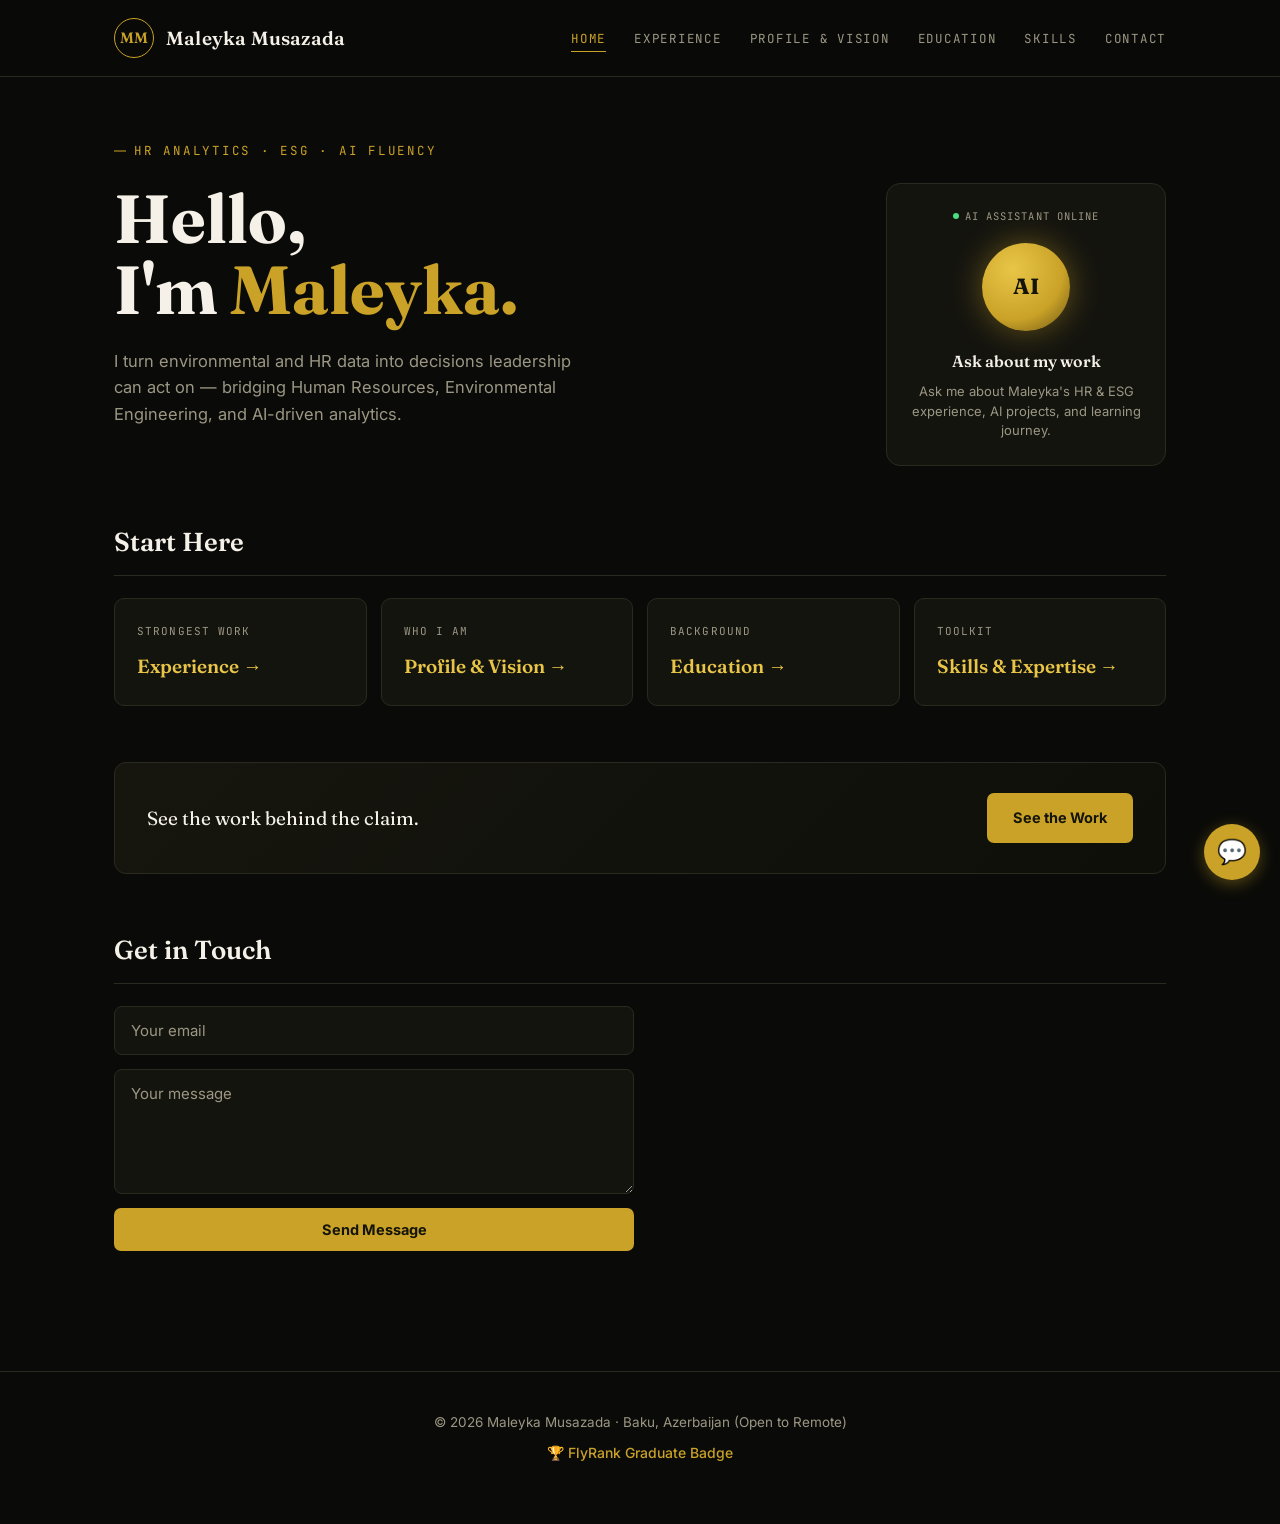
==== commit 5a1c1fee: "Update index.html" ====
--- a/index.html
+++ b/index.html
@@ -16,7 +16,7 @@
   <div class="nav-wrap">
     <div class="brand">
       <div class="monogram">MM</div>
-      <div class="brand-name">Maleyka Musazada</div>
+      <div class="brand-name">Maleyka <span class="accent">Musazada</span></div>
     </div>
     <nav>
       <ul>
--- a/style.css
+++ b/style.css
@@ -1,304 +1,373 @@
-/* ==========================================================================
-   Portfolio Theme: Black, White & Luxury Green
-   Author: Maleyka Musazada
-   ========================================================================== */
+/* ============================================
+   MALEYKA MUSAZADA — Black & Gold Design System
+   ============================================ */
+
+@import url('https://fonts.googleapis.com/css2?family=Fraunces:ital,opsz,wght@0,9..144,400;0,9..144,600;0,9..144,700;1,9..144,500&family=Inter:wght@400;500;600;700&family=JetBrains+Mono:wght@400;500&display=swap');
 
 :root {
-  --bg-dark: #000000;          /* Pure Black Background */
-  --card-bg: #111111;          /* Dark Card Background */
-  --text-main: #FFFFFF;        /* Pure White */
-  --text-muted: #999999;       /* Muted Gray */
-  --accent-green: #00E676;     /* Vibrant Luxury Green */
-  --border-dark: #222222;      /* Dark Subtle Border */
-}
-
-/* Basic Reset */
-*, *::before, *::after {
-  box-sizing: border-box;
+  --bg: #0A0A08;
+  --surface: #14140F;
+  --surface-hover: #1C1C15;
+  --hairline: #2A2A20;
+  --text: #F5F1E8;
+  --text-muted: #9C9784;
+  --gold: #C9A227;
+  --gold-bright: #E8C547;
+  --gold-dim: rgba(201, 162, 39, 0.15);
+
+  --font-display: 'Fraunces', Georgia, serif;
+  --font-body: 'Inter', -apple-system, sans-serif;
+  --font-mono: 'JetBrains Mono', monospace;
+}
+
+* { box-sizing: border-box; }
+html { scroll-behavior: smooth; }
+
+body {
   margin: 0;
-  padding: 0;
-}
-
-body {
-  background-color: var(--bg-dark);
-  color: var(--text-main);
-  font-family: -apple-system, BlinkMacSystemFont, "Segoe UI", Roboto, Helvetica, Arial, sans-serif;
+  background: var(--bg);
+  color: var(--text);
+  font-family: var(--font-body);
   line-height: 1.6;
   -webkit-font-smoothing: antialiased;
 }
 
+a { color: inherit; text-decoration: none; }
+
+/* ---------- Header / Nav ---------- */
 header {
-  background-color: var(--bg-dark);
-  border-bottom: 1px solid var(--border-dark);
-  padding: 20px 0;
   position: sticky;
   top: 0;
-  z-index: 1000;
-}
-
-.container {
+  z-index: 900;
+  background: rgba(10, 10, 8, 0.85);
+  backdrop-filter: blur(10px);
+  border-bottom: 1px solid var(--hairline);
+}
+
+.nav-wrap {
   max-width: 1100px;
   margin: 0 auto;
-  padding: 0 20px;
-}
-
-.nav-wrap {
-  display: flex;
-  flex-direction: column;
-  gap: 16px;
+  padding: 18px 24px;
+  display: flex;
   align-items: center;
-}
-
-@media (min-width: 768px) {
-  .nav-wrap {
-    flex-direction: row;
-    justify-content: space-between;
-  }
-}
-
-/* Brand Identity */
-.brand {
-  display: flex;
-  align-items: center;
+  justify-content: space-between;
+  flex-wrap: wrap;
   gap: 12px;
 }
 
-/* Monogram: Clean text, no background image/circle */
+.brand { display: flex; align-items: center; gap: 12px; }
+
 .monogram {
-  background-color: transparent;
-  color: var(--text-main);
-  width: 38px;
-  height: 38px;
+  width: 40px; height: 40px;
+  border: 1px solid var(--gold);
+  border-radius: 50%;
+  display: flex; align-items: center; justify-content: center;
+  font-family: var(--font-display);
+  font-weight: 600;
+  color: var(--gold);
+  font-size: 15px;
+}
+
+.brand-name {
+  font-family: var(--font-display);
+  font-weight: 600;
+  font-size: 19px;
+  letter-spacing: 0.2px;
+  color: var(--text);
+}
+
+nav ul {
+  list-style: none;
+  display: flex;
+  gap: 28px;
+  margin: 0; padding: 0;
+  flex-wrap: wrap;
+}
+
+nav a {
+  font-family: var(--font-mono);
+  font-size: 12.5px;
+  letter-spacing: 0.06em;
+  text-transform: uppercase;
+  color: var(--text-muted);
+  transition: color 0.2s ease;
+  padding-bottom: 4px;
+  border-bottom: 1px solid transparent;
+}
+
+nav a:hover { color: var(--gold-bright); }
+
+nav a.active {
+  color: var(--gold);
+  border-bottom-color: var(--gold);
+}
+
+/* ---------- Main / Hero ---------- */
+main {
+  max-width: 1100px;
+  margin: 0 auto;
+  padding: 64px 24px 40px;
+}
+
+.eyebrow {
+  font-family: var(--font-mono);
+  font-size: 12.5px;
+  letter-spacing: 0.14em;
+  text-transform: uppercase;
+  color: var(--gold);
+  margin-bottom: 22px;
+  position: relative;
+  padding-left: 20px;
+}
+
+.eyebrow::before {
+  content: "";
+  position: absolute;
+  left: 0; top: 50%;
+  transform: translateY(-50%);
+  width: 12px; height: 1px;
+  background: var(--gold);
+}
+
+.claim-box {
+  font-family: var(--font-display);
+  font-style: italic;
+  font-weight: 500;
+  font-size: clamp(28px, 5vw, 46px);
+  line-height: 1.25;
+  color: var(--text);
+  max-width: 820px;
+  margin: 0 0 28px;
+  position: relative;
+}
+
+.proof {
+  font-size: 16.5px;
+  color: var(--text-muted);
+  max-width: 480px;
+  margin: 0;
+}
+
+/* ---------- Hero (Zainab-style) ---------- */
+.hero-row {
+  display: flex;
+  align-items: flex-start;
+  justify-content: space-between;
+  gap: 40px;
+  margin-bottom: 56px;
+  flex-wrap: wrap;
+}
+
+.hero-text { flex: 1 1 420px; }
+
+.hero-title {
+  font-family: var(--font-display);
+  font-weight: 700;
+  font-size: clamp(40px, 7vw, 68px);
+  line-height: 1.05;
+  margin: 0 0 22px;
+  color: var(--text);
+}
+
+.hero-title span { color: var(--gold); }
+
+.assistant-card {
+  flex: 0 0 280px;
+  background: var(--surface);
+  border: 1px solid var(--hairline);
+  border-radius: 14px;
+  padding: 24px;
+  text-align: center;
+}
+
+.assistant-status {
+  font-family: var(--font-mono);
+  font-size: 10.5px;
+  letter-spacing: 0.1em;
+  color: var(--text-muted);
   display: flex;
   align-items: center;
   justify-content: center;
+  gap: 6px;
+  margin-bottom: 18px;
+}
+
+.assistant-status .dot {
+  width: 6px; height: 6px;
   border-radius: 50%;
+  background: #4ADE80;
+  display: inline-block;
+}
+
+.assistant-orb {
+  width: 88px; height: 88px;
+  margin: 0 auto 18px;
+  border-radius: 50%;
+  background: radial-gradient(circle at 35% 30%, var(--gold-bright), var(--gold) 60%, #6b5416 100%);
+  box-shadow: 0 0 32px rgba(201, 162, 39, 0.45);
+  display: flex; align-items: center; justify-content: center;
+  font-family: var(--font-display);
   font-weight: 700;
-  font-size: 15px;
-  border: 2px solid var(--text-main);
-  flex-shrink: 0;
-}
-
-/* Brand Name Formatting */
-.brand-name {
-  font-family: -apple-system, BlinkMacSystemFont, "Segoe UI", Roboto, sans-serif;
-  font-weight: 600;
-  color: var(--text-main);
-  font-size: 18px;
-  letter-spacing: -0.3px;
-  text-decoration: none;
-}
-
-/* Navigation Links */
-nav ul {
-  display: flex;
-  list-style: none;
-  gap: 24px;
-  flex-wrap: wrap;
-  justify-content: center;
-}
-
-nav a {
-  text-decoration: none;
-  color: var(--text-muted);
-  font-size: 14px;
-  font-weight: 500;
-  transition: color 0.2s ease;
-  padding-bottom: 4px;
-}
-
-nav a:hover,
-nav a.active {
-  color: var(--accent-green);
-  border-bottom: 2px solid var(--accent-green);
-}
-
-/* Main Content Area */
-main {
-  max-width: 1100px;
-  margin: 60px auto;
-  padding: 0 20px;
-}
-
-/* Hero Intro Section (Matching Reference Style) */
-.hero-intro {
-  margin-bottom: 60px;
-  max-width: 750px;
-}
-
-.hero-intro h1 {
-  font-size: clamp(40px, 6vw, 64px);
-  font-weight: 800;
-  line-height: 1.1;
-  letter-spacing: -0.03em;
-  color: var(--text-main);
-  margin-bottom: 20px;
-}
-
-.hero-intro h1 span {
-  color: var(--accent-green); /* Highlights "Maleyka." in green */
-}
-
-.hero-intro p {
-  font-size: 18px;
+  font-size: 22px;
+  color: #14140A;
+}
+
+.assistant-name {
+  font-family: var(--font-display);
+  font-weight: 600;
+  font-size: 16px;
+  color: var(--text);
+  margin-bottom: 8px;
+}
+
+.assistant-desc {
+  font-size: 13px;
   color: var(--text-muted);
   line-height: 1.5;
-  margin-bottom: 30px;
-}
-
-/* Action Buttons */
-.hero-btns {
-  display: flex;
-  gap: 16px;
-  flex-wrap: wrap;
-}
-
-.btn-primary {
-  background-color: var(--accent-green);
-  color: #000000;
-  padding: 12px 24px;
-  border-radius: 8px;
-  text-decoration: none;
-  font-weight: 600;
-  font-size: 15px;
-  transition: opacity 0.2s ease;
-}
-
-.btn-primary:hover {
-  opacity: 0.9;
-}
-
-.btn-secondary {
-  background-color: transparent;
-  color: var(--text-main);
-  border: 1px solid var(--border-dark);
-  padding: 12px 24px;
-  border-radius: 8px;
-  text-decoration: none;
-  font-weight: 600;
-  font-size: 15px;
-  transition: border-color 0.2s ease;
-}
-
-.btn-secondary:hover {
-  border-color: var(--accent-green);
-}
-
-/* Section Headings */
-h2 {
-  color: var(--text-main);
-  font-size: 28px;
-  margin-bottom: 24px;
-  font-weight: 700;
-}
-
-/* Cards & Grids */
+}
+
+@media (max-width: 640px) {
+  .hero-row { flex-direction: column; }
+  .assistant-card { width: 100%; flex-basis: auto; }
+}
+
+main h2 {
+  font-family: var(--font-display);
+  font-weight: 600;
+  font-size: 26px;
+  color: var(--text);
+  margin: 0 0 22px;
+  padding-bottom: 12px;
+  border-bottom: 1px solid var(--hairline);
+}
+
+/* ---------- Card grid ---------- */
 .card-grid {
   display: grid;
-  grid-template-columns: repeat(auto-fit, minmax(280px, 1fr));
-  gap: 20px;
-  margin-bottom: 60px;
+  grid-template-columns: repeat(auto-fit, minmax(220px, 1fr));
+  gap: 14px;
+  margin-bottom: 56px;
 }
 
 .nav-card {
-  background-color: var(--card-bg);
-  border: 1px solid var(--border-dark);
-  padding: 30px;
+  display: flex;
+  flex-direction: column;
+  gap: 10px;
+  background: var(--surface);
+  border: 1px solid var(--hairline);
+  border-radius: 10px;
+  padding: 24px 22px;
+  transition: border-color 0.25s ease, transform 0.25s ease, background 0.25s ease;
+}
+
+.nav-card:hover {
+  border-color: var(--gold);
+  background: var(--surface-hover);
+  transform: translateY(-2px);
+}
+
+.nav-card .k {
+  font-family: var(--font-mono);
+  font-size: 11px;
+  letter-spacing: 0.1em;
+  text-transform: uppercase;
+  color: var(--text-muted);
+}
+
+.nav-card .t {
+  font-family: var(--font-display);
+  font-size: 19px;
+  font-weight: 600;
+  color: var(--gold-bright);
+}
+
+/* ---------- CTA strip ---------- */
+.cta-strip {
+  display: flex;
+  align-items: center;
+  justify-content: space-between;
+  flex-wrap: wrap;
+  gap: 18px;
+  background: linear-gradient(135deg, #16160F, #0F0F0A);
+  border: 1px solid var(--hairline);
   border-radius: 12px;
-  text-decoration: none;
+  padding: 30px 32px;
+  margin-bottom: 56px;
+}
+
+.cta-strip span {
+  font-family: var(--font-display);
+  font-size: 19px;
+  color: var(--text);
+}
+
+.cta-btn {
+  display: inline-block;
+  background: var(--gold);
+  color: #14140A;
+  font-family: var(--font-body);
+  font-weight: 700;
+  font-size: 14.5px;
+  padding: 13px 26px;
+  border-radius: 7px;
+  border: none;
+  cursor: pointer;
+  transition: background 0.2s ease, transform 0.2s ease;
+}
+
+.cta-btn:hover {
+  background: var(--gold-bright);
+  transform: translateY(-1px);
+}
+
+/* ---------- Contact form ---------- */
+.contact-section { margin-bottom: 40px; }
+
+.contact-section form {
   display: flex;
   flex-direction: column;
-  transition: transform 0.2s ease, border-color 0.2s ease;
-}
-
-.nav-card:hover {
-  border-color: var(--accent-green);
-  transform: translateY(-2px);
-}
-
-.nav-card .k {
-  font-size: 11px;
-  text-transform: uppercase;
-  letter-spacing: 1.5px;
-  color: var(--accent-green);
-  margin-bottom: 10px;
-  font-weight: 600;
-}
-
-.nav-card .t {
-  color: var(--text-main);
-  font-size: 18px;
-  font-weight: 600;
-  margin-bottom: 6px;
-}
-
-.nav-card .d {
-  color: var(--text-muted);
-  font-size: 14px;
-  line-height: 1.5;
-}
-
-/* Contact & Footer */
-.contact-section {
-  border-top: 1px solid var(--border-dark);
-  padding-top: 60px;
-  margin-top: 60px;
-}
-
-.contact-form {
-  display: flex;
-  flex-direction: column;
-  gap: 16px;
-  max-width: 500px;
-  margin-top: 20px;
-}
-
-input[type="text"],
-input[type="email"],
-textarea {
-  width: 100%;
+  gap: 14px;
+  max-width: 520px;
+}
+
+.contact-section input,
+.contact-section textarea {
+  background: var(--surface);
+  border: 1px solid var(--hairline);
+  border-radius: 8px;
   padding: 14px 16px;
-  background-color: var(--card-bg);
-  border: 1px solid var(--border-dark);
-  border-radius: 8px;
-  color: var(--text-main);
-  font-family: inherit;
+  color: var(--text);
+  font-family: var(--font-body);
   font-size: 15px;
   outline: none;
   transition: border-color 0.2s ease;
 }
 
-input:focus, textarea:focus {
-  border-color: var(--accent-green);
-}
-
-textarea {
-  resize: vertical;
-  height: 120px;
-}
-
-button.submit-btn {
-  background-color: var(--accent-green);
-  color: #000000;
-  border: none;
-  padding: 14px 28px;
-  border-radius: 8px;
-  font-weight: 600;
-  font-size: 15px;
-  cursor: pointer;
-  transition: opacity 0.2s ease;
-  align-self: flex-start;
-}
-
-button.submit-btn:hover {
-  opacity: 0.9;
-}
-
+.contact-section input::placeholder,
+.contact-section textarea::placeholder { color: var(--text-muted); }
+
+.contact-section input:focus,
+.contact-section textarea:focus { border-color: var(--gold); }
+
+/* ---------- Footer ---------- */
 footer {
   text-align: center;
-  padding: 40px 0;
-  border-top: 1px solid var(--border-dark);
-  margin-top: 60px;
-  color: var(--text-muted);
-  font-size: 13px;
-}
+  padding: 40px 24px 60px;
+  color: var(--text-muted);
+  font-size: 13.5px;
+  border-top: 1px solid var(--hairline);
+  margin-top: 40px;
+}
+
+/* ---------- Responsive ---------- */
+@media (max-width: 640px) {
+  .nav-wrap { flex-direction: column; align-items: flex-start; }
+  nav ul { gap: 16px 20px; }
+  main { padding: 48px 18px 32px; }
+  .cta-strip { flex-direction: column; align-items: flex-start; }
+}
+
+/* ---------- Reduced motion ---------- */
+@media (prefers-reduced-motion: reduce) {
+  * { transition: none !important; scroll-behavior: auto !important; }
+}
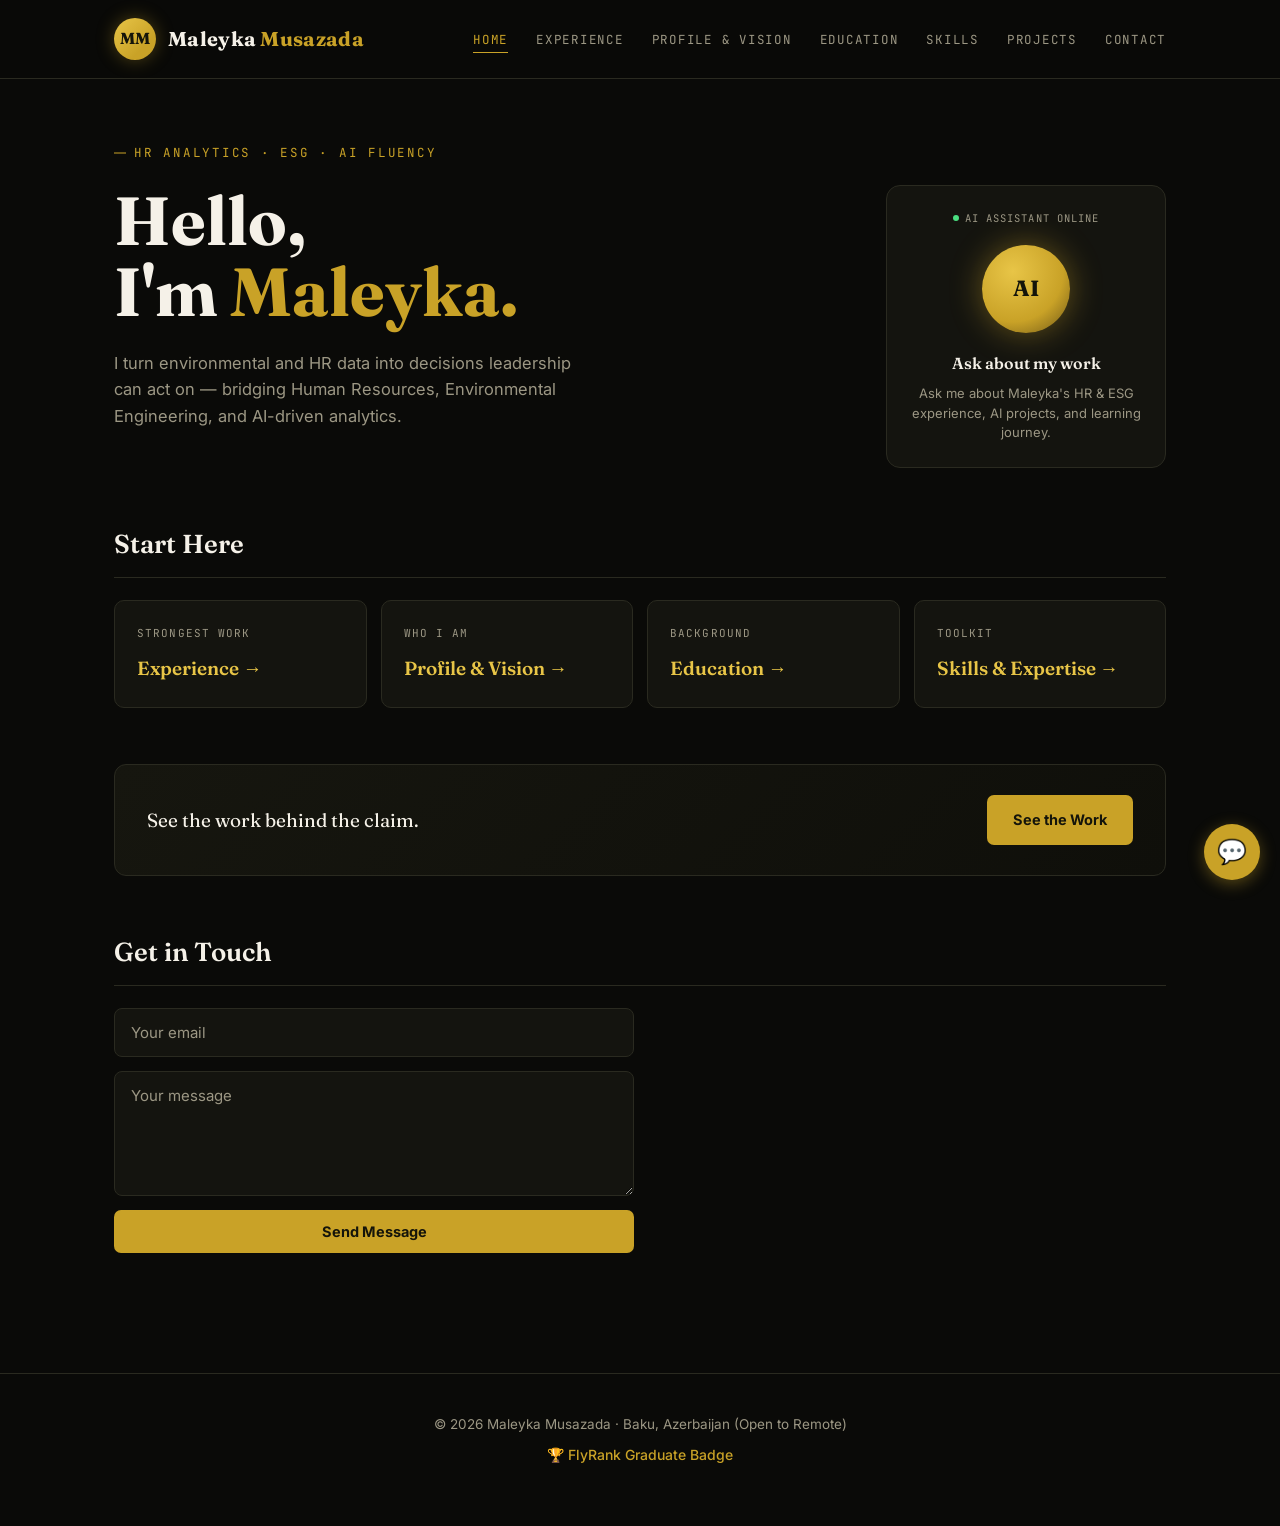
==== commit 98c6d6b8: "Update index.html" ====
--- a/index.html
+++ b/index.html
@@ -25,6 +25,7 @@
         <li><a href="profile.html">Profile &amp; Vision</a></li>
         <li><a href="education.html">Education</a></li>
         <li><a href="skills.html">Skills</a></li>
+        <li><a href="projects.html">Projects</a></li>
         <li><a href="index.html#contact">Contact</a></li>
       </ul>
     </nav>
--- a/style.css
+++ b/style.css
@@ -58,23 +58,26 @@
 .brand { display: flex; align-items: center; gap: 12px; }
 
 .monogram {
-  width: 40px; height: 40px;
-  border: 1px solid var(--gold);
+  width: 42px; height: 42px;
+  background: linear-gradient(135deg, var(--gold-bright), var(--gold) 70%);
   border-radius: 50%;
   display: flex; align-items: center; justify-content: center;
   font-family: var(--font-display);
-  font-weight: 600;
-  color: var(--gold);
-  font-size: 15px;
+  font-weight: 700;
+  color: #14140A;
+  font-size: 16px;
+  box-shadow: 0 0 18px rgba(201, 162, 39, 0.35);
 }
 
 .brand-name {
   font-family: var(--font-display);
-  font-weight: 600;
-  font-size: 19px;
-  letter-spacing: 0.2px;
-  color: var(--text);
-}
+  font-weight: 700;
+  font-size: 20px;
+  letter-spacing: 0.3px;
+  color: var(--text);
+}
+
+.brand-name .accent { color: var(--gold); }
 
 nav ul {
   list-style: none;
@@ -231,6 +234,109 @@
   .assistant-card { width: 100%; flex-basis: auto; }
 }
 
+/* ---------- Case studies (Experience page) ---------- */
+.case {
+  background: var(--surface);
+  border: 1px solid var(--hairline);
+  border-radius: 12px;
+  padding: 28px 26px;
+  margin-bottom: 24px;
+  position: relative;
+}
+
+.case-lead { border-color: var(--gold); }
+
+.lead-tag {
+  position: absolute;
+  top: -11px; left: 22px;
+  background: var(--gold);
+  color: #14140A;
+  font-family: var(--font-mono);
+  font-size: 10px;
+  letter-spacing: 0.08em;
+  text-transform: uppercase;
+  padding: 4px 10px;
+  border-radius: 4px;
+  font-weight: 700;
+}
+
+.case .title {
+  font-family: var(--font-display);
+  font-weight: 600;
+  font-size: 20px;
+  color: var(--text);
+  margin: 4px 0 18px;
+}
+
+.case .beat-label {
+  font-family: var(--font-mono);
+  font-size: 10.5px;
+  letter-spacing: 0.1em;
+  text-transform: uppercase;
+  color: var(--gold);
+  margin: 18px 0 6px;
+}
+
+.case p { color: var(--text-muted); font-size: 14.5px; margin: 0 0 4px; }
+
+.visual-card {
+  margin-top: 20px;
+  background: var(--bg);
+  border: 1px solid var(--hairline);
+  border-radius: 10px;
+  padding: 18px 18px 14px;
+}
+
+.visual-label {
+  font-family: var(--font-mono);
+  font-size: 10.5px;
+  letter-spacing: 0.08em;
+  text-transform: uppercase;
+  color: var(--text-muted);
+  margin-bottom: 12px;
+}
+
+.visual-caption {
+  font-size: 12.5px;
+  color: var(--text-muted);
+  margin-top: 12px;
+  line-height: 1.5;
+}
+
+.data-table {
+  width: 100%;
+  border-collapse: collapse;
+  font-size: 12.5px;
+}
+
+.data-table th {
+  text-align: left;
+  font-family: var(--font-mono);
+  font-size: 10px;
+  letter-spacing: 0.06em;
+  text-transform: uppercase;
+  color: var(--gold);
+  border-bottom: 1px solid var(--hairline);
+  padding: 8px 10px;
+}
+
+.data-table td {
+  padding: 9px 10px;
+  border-bottom: 1px solid var(--hairline);
+  color: var(--text);
+}
+
+.data-table tr.flag-low td { color: var(--gold-bright); }
+.data-table tr.flag-mid td:nth-child(3) { color: var(--gold); }
+
+main h1 {
+  font-family: var(--font-display);
+  font-weight: 700;
+  font-size: clamp(32px, 5vw, 48px);
+  color: var(--text);
+  margin: 0 0 16px;
+}
+
 main h2 {
   font-family: var(--font-display);
   font-weight: 600;
@@ -239,6 +345,71 @@
   margin: 0 0 22px;
   padding-bottom: 12px;
   border-bottom: 1px solid var(--hairline);
+}
+
+main > p {
+  color: var(--text-muted);
+  font-size: 15.5px;
+  max-width: 720px;
+  margin: 0 0 48px;
+}
+
+/* ---------- Books section (Profile page) ---------- */
+.books-intro {
+  color: var(--text-muted);
+  font-size: 14.5px;
+  max-width: 680px;
+  margin: -8px 0 32px !important;
+}
+
+.book-category {
+  margin-bottom: 36px;
+}
+
+.book-category-title {
+  font-family: var(--font-mono);
+  font-size: 11px;
+  letter-spacing: 0.12em;
+  text-transform: uppercase;
+  color: var(--gold);
+  margin-bottom: 16px;
+  display: flex;
+  align-items: center;
+  gap: 12px;
+}
+
+.book-category-title::after {
+  content: "";
+  flex: 1;
+  height: 1px;
+  background: var(--hairline);
+}
+
+.book-grid {
+  display: grid;
+  grid-template-columns: repeat(auto-fill, minmax(260px, 1fr));
+  gap: 4px 28px;
+}
+
+.book-item {
+  padding: 11px 0;
+  border-bottom: 1px solid var(--hairline);
+  display: flex;
+  flex-direction: column;
+  gap: 2px;
+}
+
+.book-item .b-title {
+  font-family: var(--font-display);
+  font-style: italic;
+  font-size: 15px;
+  color: var(--text);
+  line-height: 1.35;
+}
+
+.book-item .b-author {
+  font-size: 12px;
+  color: var(--text-muted);
 }
 
 /* ---------- Card grid ---------- */
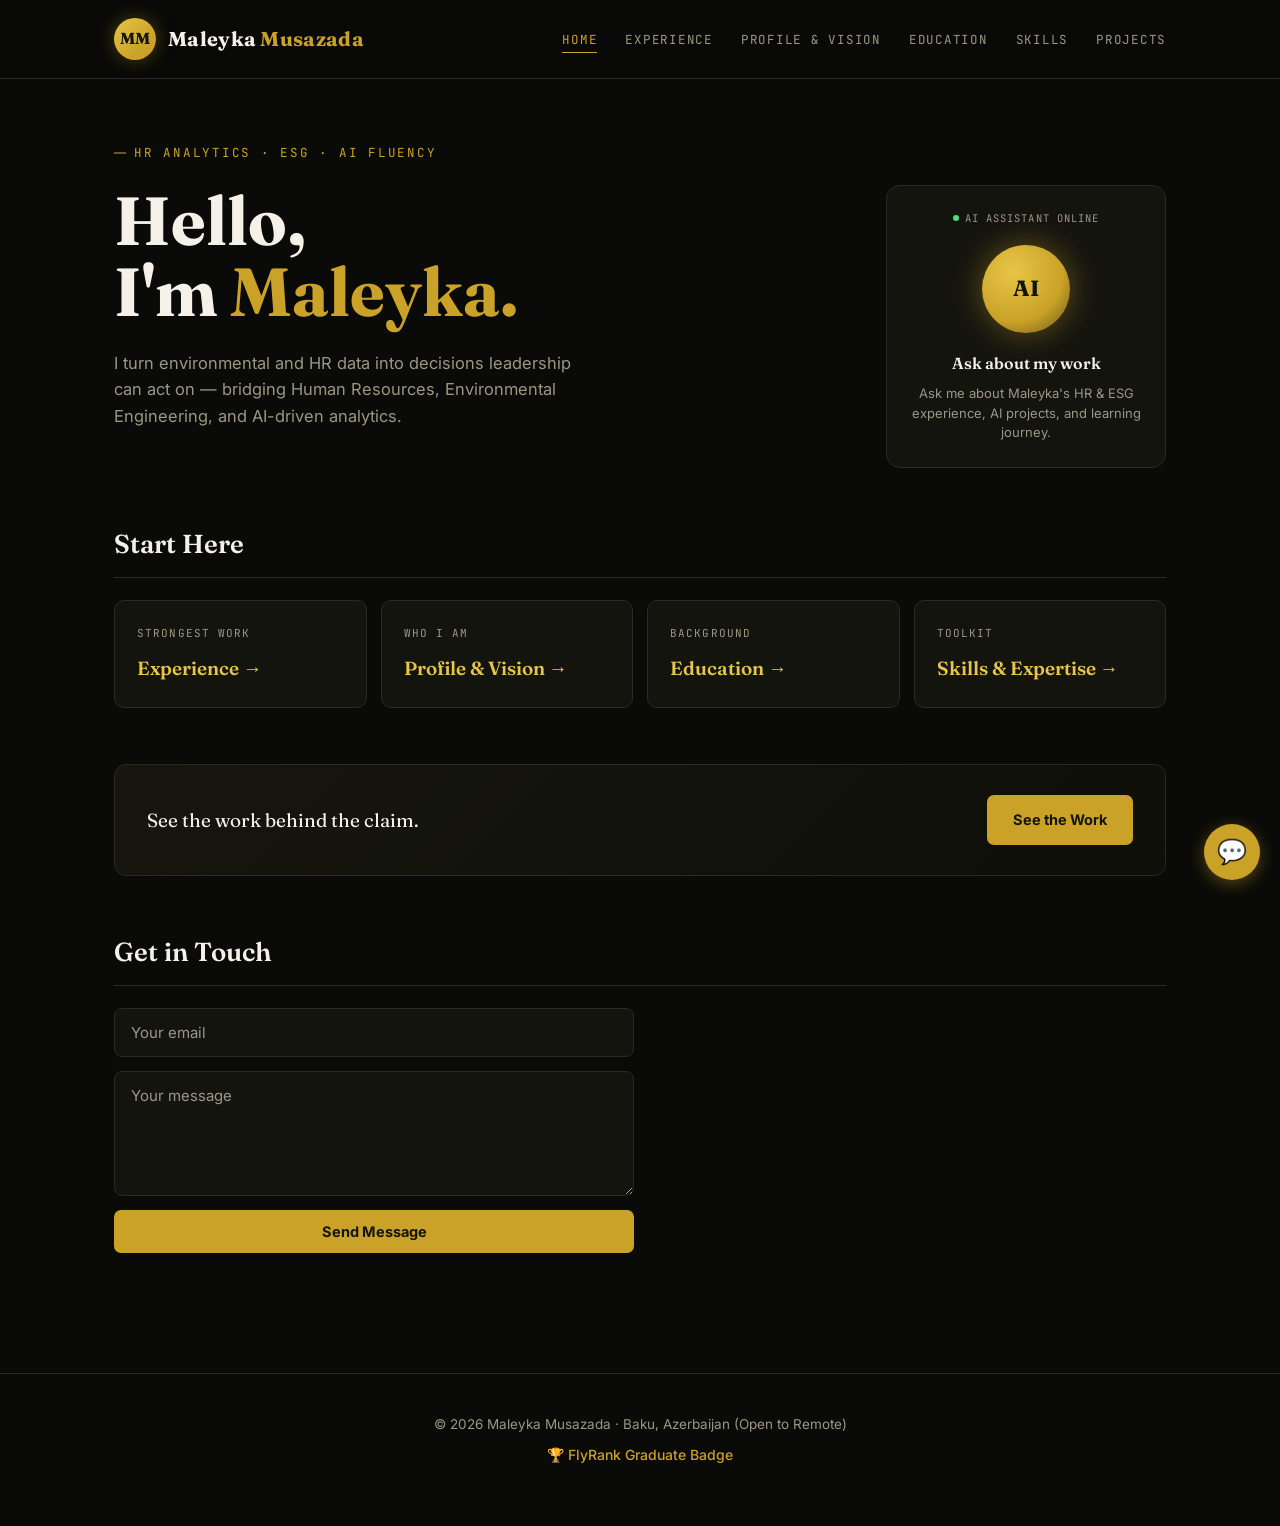
==== commit a18910d0: "Update index.html" ====
--- a/index.html
+++ b/index.html
@@ -26,7 +26,7 @@
         <li><a href="education.html">Education</a></li>
         <li><a href="skills.html">Skills</a></li>
         <li><a href="projects.html">Projects</a></li>
-        <li><a href="index.html#contact">Contact</a></li>
+        
       </ul>
     </nav>
   </div>
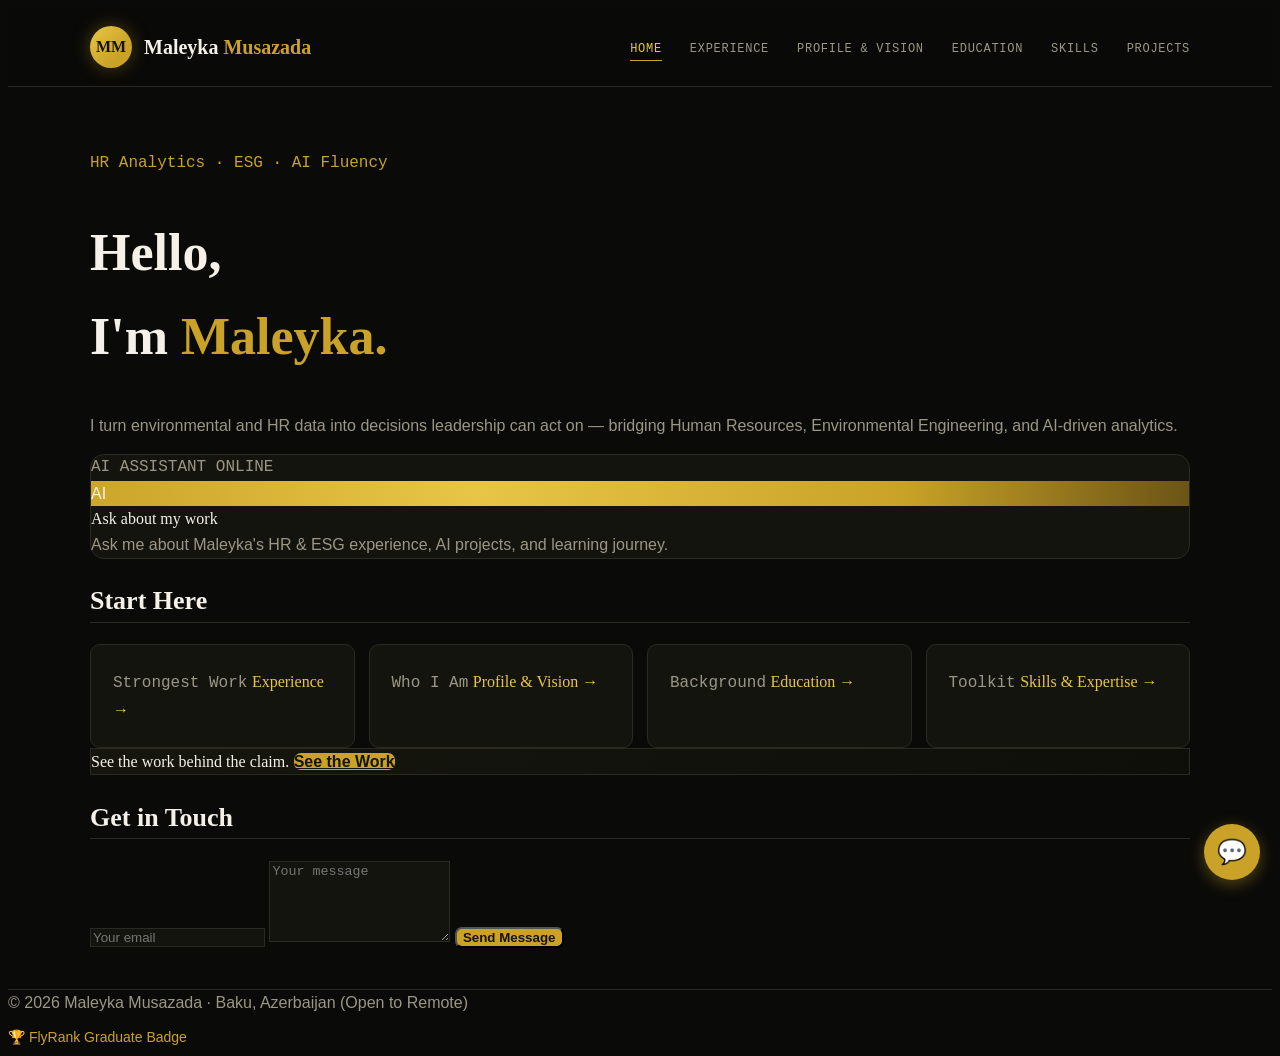
==== commit 5b3147f8: "Update index.html" ====
--- a/index.html
+++ b/index.html
@@ -8,7 +8,7 @@
 <meta property="og:title" content="Maleyka Musazada — HR Analytics &amp; ESG" />
 <meta property="og:description" content="Explore my professional background, skills, and data-driven projects in HR analytics and ESG." />
 <meta property="og:type" content="website" />
-<link rel="stylesheet" href="style.css" />
+<link rel="stylesheet" href="./style.css?v=20260923">
 </head>
 <body>
 
--- a/style.css
+++ b/style.css
@@ -1,544 +1,545 @@
-/* ============================================
-   MALEYKA MUSAZADA — Black & Gold Design System
-   ============================================ */
-
-@import url('https://fonts.googleapis.com/css2?family=Fraunces:ital,opsz,wght@0,9..144,400;0,9..144,600;0,9..144,700;1,9..144,500&family=Inter:wght@400;500;600;700&family=JetBrains+Mono:wght@400;500&display=swap');
-
-:root {
-  --bg: #0A0A08;
-  --surface: #14140F;
-  --surface-hover: #1C1C15;
-  --hairline: #2A2A20;
-  --text: #F5F1E8;
-  --text-muted: #9C9784;
-  --gold: #C9A227;
-  --gold-bright: #E8C547;
-  --gold-dim: rgba(201, 162, 39, 0.15);
-
-  --font-display: 'Fraunces', Georgia, serif;
-  --font-body: 'Inter', -apple-system, sans-serif;
-  --font-mono: 'JetBrains Mono', monospace;
-}
-
-* { box-sizing: border-box; }
-html { scroll-behavior: smooth; }
+/* =========================================================
+
+   MALEYKA PORTFOLIO — GLOBAL DESIGN RESTORE
+
+   ========================================================= */
+
+html,
 
 body {
-  margin: 0;
-  background: var(--bg);
-  color: var(--text);
-  font-family: var(--font-body);
+
+  background: #0A0A08 !important;
+
+  color: #F5F1E8 !important;
+
+}
+
+body {
+
+  font-family: 'Inter', -apple-system, BlinkMacSystemFont, sans-serif !important;
+
   line-height: 1.6;
-  -webkit-font-smoothing: antialiased;
-}
-
-a { color: inherit; text-decoration: none; }
-
-/* ---------- Header / Nav ---------- */
+
+}
+
 header {
-  position: sticky;
-  top: 0;
-  z-index: 900;
-  background: rgba(10, 10, 8, 0.85);
+
+  background: rgba(10, 10, 8, 0.92) !important;
+
+  border-bottom: 1px solid #2A2A20 !important;
+
   backdrop-filter: blur(10px);
-  border-bottom: 1px solid var(--hairline);
+
 }
 
 .nav-wrap {
-  max-width: 1100px;
-  margin: 0 auto;
-  padding: 18px 24px;
-  display: flex;
-  align-items: center;
-  justify-content: space-between;
-  flex-wrap: wrap;
-  gap: 12px;
-}
-
-.brand { display: flex; align-items: center; gap: 12px; }
+
+  max-width: 1100px !important;
+
+  margin: 0 auto !important;
+
+  padding: 18px 24px !important;
+
+  display: flex !important;
+
+  align-items: center !important;
+
+  justify-content: space-between !important;
+
+  gap: 20px;
+
+}
+
+.brand {
+
+  display: flex !important;
+
+  align-items: center !important;
+
+  gap: 12px !important;
+
+}
 
 .monogram {
-  width: 42px; height: 42px;
-  background: linear-gradient(135deg, var(--gold-bright), var(--gold) 70%);
-  border-radius: 50%;
-  display: flex; align-items: center; justify-content: center;
-  font-family: var(--font-display);
-  font-weight: 700;
-  color: #14140A;
-  font-size: 16px;
-  box-shadow: 0 0 18px rgba(201, 162, 39, 0.35);
+
+  width: 42px !important;
+
+  height: 42px !important;
+
+  min-width: 42px !important;
+
+  border-radius: 50% !important;
+
+  background: linear-gradient(
+
+    135deg,
+
+    #E8C547,
+
+    #C9A227 70%
+
+  ) !important;
+
+  color: #14140A !important;
+
+  display: flex !important;
+
+  align-items: center !important;
+
+  justify-content: center !important;
+
+  font-family: 'Fraunces', Georgia, serif !important;
+
+  font-weight: 700 !important;
+
+  box-shadow: 0 0 18px rgba(201,162,39,.35);
+
 }
 
 .brand-name {
-  font-family: var(--font-display);
-  font-weight: 700;
-  font-size: 20px;
-  letter-spacing: 0.3px;
-  color: var(--text);
-}
-
-.brand-name .accent { color: var(--gold); }
+
+  font-family: 'Fraunces', Georgia, serif !important;
+
+  font-weight: 700 !important;
+
+  font-size: 20px !important;
+
+  color: #F5F1E8 !important;
+
+}
+
+.brand-name .accent {
+
+  color: #C9A227 !important;
+
+}
 
 nav ul {
-  list-style: none;
-  display: flex;
-  gap: 28px;
-  margin: 0; padding: 0;
-  flex-wrap: wrap;
+
+  display: flex !important;
+
+  align-items: center !important;
+
+  gap: 28px !important;
+
+  list-style: none !important;
+
+  margin: 0 !important;
+
+  padding: 0 !important;
+
 }
 
 nav a {
-  font-family: var(--font-mono);
-  font-size: 12.5px;
-  letter-spacing: 0.06em;
-  text-transform: uppercase;
-  color: var(--text-muted);
-  transition: color 0.2s ease;
-  padding-bottom: 4px;
-  border-bottom: 1px solid transparent;
-}
-
-nav a:hover { color: var(--gold-bright); }
+
+  color: #9C9784 !important;
+
+  font-family: 'JetBrains Mono', monospace !important;
+
+  font-size: 12px !important;
+
+  text-transform: uppercase !important;
+
+  letter-spacing: .06em !important;
+
+  text-decoration: none !important;
+
+  border-bottom: 1px solid transparent !important;
+
+  padding-bottom: 4px !important;
+
+}
+
+nav a:hover,
 
 nav a.active {
-  color: var(--gold);
-  border-bottom-color: var(--gold);
-}
-
-/* ---------- Main / Hero ---------- */
+
+  color: #E8C547 !important;
+
+  border-bottom-color: #C9A227 !important;
+
+}
+
 main {
-  max-width: 1100px;
-  margin: 0 auto;
-  padding: 64px 24px 40px;
+
+  max-width: 1100px !important;
+
+  margin: 0 auto !important;
+
+  padding: 64px 24px 40px !important;
+
+}
+
+h1,
+
+h2,
+
+h3,
+
+h4 {
+
+  font-family: 'Fraunces', Georgia, serif !important;
+
+  color: #F5F1E8 !important;
+
+}
+
+main h1 {
+
+  font-size: clamp(34px, 5vw, 52px) !important;
+
+}
+
+main h2 {
+
+  font-size: 26px !important;
+
+  border-bottom: 1px solid #2A2A20 !important;
+
+}
+
+p {
+
+  color: #9C9784;
+
 }
 
 .eyebrow {
-  font-family: var(--font-mono);
-  font-size: 12.5px;
-  letter-spacing: 0.14em;
-  text-transform: uppercase;
-  color: var(--gold);
-  margin-bottom: 22px;
-  position: relative;
-  padding-left: 20px;
-}
-
-.eyebrow::before {
-  content: "";
-  position: absolute;
-  left: 0; top: 50%;
-  transform: translateY(-50%);
-  width: 12px; height: 1px;
-  background: var(--gold);
-}
-
-.claim-box {
-  font-family: var(--font-display);
-  font-style: italic;
-  font-weight: 500;
-  font-size: clamp(28px, 5vw, 46px);
-  line-height: 1.25;
-  color: var(--text);
-  max-width: 820px;
-  margin: 0 0 28px;
-  position: relative;
+
+  color: #C9A227 !important;
+
+  font-family: 'JetBrains Mono', monospace !important;
+
+}
+
+.hero-title {
+
+  font-family: 'Fraunces', Georgia, serif !important;
+
+  color: #F5F1E8 !important;
+
+}
+
+.hero-title span {
+
+  color: #C9A227 !important;
+
 }
 
 .proof {
-  font-size: 16.5px;
-  color: var(--text-muted);
-  max-width: 480px;
-  margin: 0;
-}
-
-/* ---------- Hero (Zainab-style) ---------- */
-.hero-row {
-  display: flex;
-  align-items: flex-start;
-  justify-content: space-between;
-  gap: 40px;
-  margin-bottom: 56px;
-  flex-wrap: wrap;
-}
-
-.hero-text { flex: 1 1 420px; }
-
-.hero-title {
-  font-family: var(--font-display);
-  font-weight: 700;
-  font-size: clamp(40px, 7vw, 68px);
-  line-height: 1.05;
-  margin: 0 0 22px;
-  color: var(--text);
-}
-
-.hero-title span { color: var(--gold); }
+
+  color: #9C9784 !important;
+
+}
 
 .assistant-card {
-  flex: 0 0 280px;
-  background: var(--surface);
-  border: 1px solid var(--hairline);
-  border-radius: 14px;
-  padding: 24px;
-  text-align: center;
+
+  background: #14140F !important;
+
+  border: 1px solid #2A2A20 !important;
+
+  border-radius: 14px !important;
+
 }
 
 .assistant-status {
-  font-family: var(--font-mono);
-  font-size: 10.5px;
-  letter-spacing: 0.1em;
-  color: var(--text-muted);
-  display: flex;
-  align-items: center;
-  justify-content: center;
-  gap: 6px;
-  margin-bottom: 18px;
-}
-
-.assistant-status .dot {
-  width: 6px; height: 6px;
-  border-radius: 50%;
-  background: #4ADE80;
-  display: inline-block;
+
+  color: #9C9784 !important;
+
+  font-family: 'JetBrains Mono', monospace !important;
+
 }
 
 .assistant-orb {
-  width: 88px; height: 88px;
-  margin: 0 auto 18px;
-  border-radius: 50%;
-  background: radial-gradient(circle at 35% 30%, var(--gold-bright), var(--gold) 60%, #6b5416 100%);
-  box-shadow: 0 0 32px rgba(201, 162, 39, 0.45);
-  display: flex; align-items: center; justify-content: center;
-  font-family: var(--font-display);
-  font-weight: 700;
-  font-size: 22px;
-  color: #14140A;
+
+  background: radial-gradient(
+
+    circle at 35% 30%,
+
+    #E8C547,
+
+    #C9A227 60%,
+
+    #6b5416 100%
+
+  ) !important;
+
 }
 
 .assistant-name {
-  font-family: var(--font-display);
-  font-weight: 600;
-  font-size: 16px;
-  color: var(--text);
-  margin-bottom: 8px;
+
+  color: #F5F1E8 !important;
+
+  font-family: 'Fraunces', Georgia, serif !important;
+
 }
 
 .assistant-desc {
-  font-size: 13px;
-  color: var(--text-muted);
-  line-height: 1.5;
-}
-
-@media (max-width: 640px) {
-  .hero-row { flex-direction: column; }
-  .assistant-card { width: 100%; flex-basis: auto; }
-}
-
-/* ---------- Case studies (Experience page) ---------- */
+
+  color: #9C9784 !important;
+
+}
+
+.card-grid {
+
+  display: grid !important;
+
+  grid-template-columns: repeat(
+
+    auto-fit,
+
+    minmax(220px, 1fr)
+
+  ) !important;
+
+  gap: 14px !important;
+
+}
+
+.nav-card {
+
+  background: #14140F !important;
+
+  border: 1px solid #2A2A20 !important;
+
+  border-radius: 10px !important;
+
+  padding: 24px 22px !important;
+
+  text-decoration: none !important;
+
+}
+
+.nav-card:hover {
+
+  background: #1C1C15 !important;
+
+  border-color: #C9A227 !important;
+
+}
+
+.nav-card .k {
+
+  color: #9C9784 !important;
+
+  font-family: 'JetBrains Mono', monospace !important;
+
+}
+
+.nav-card .t {
+
+  color: #E8C547 !important;
+
+  font-family: 'Fraunces', Georgia, serif !important;
+
+}
+
 .case {
-  background: var(--surface);
-  border: 1px solid var(--hairline);
-  border-radius: 12px;
-  padding: 28px 26px;
-  margin-bottom: 24px;
-  position: relative;
-}
-
-.case-lead { border-color: var(--gold); }
-
-.lead-tag {
-  position: absolute;
-  top: -11px; left: 22px;
-  background: var(--gold);
-  color: #14140A;
-  font-family: var(--font-mono);
-  font-size: 10px;
-  letter-spacing: 0.08em;
-  text-transform: uppercase;
-  padding: 4px 10px;
-  border-radius: 4px;
-  font-weight: 700;
+
+  background: #14140F !important;
+
+  border: 1px solid #2A2A20 !important;
+
+  border-radius: 12px !important;
+
+}
+
+.case-lead {
+
+  border-color: #C9A227 !important;
+
 }
 
 .case .title {
-  font-family: var(--font-display);
-  font-weight: 600;
-  font-size: 20px;
-  color: var(--text);
-  margin: 4px 0 18px;
-}
-
-.case .beat-label {
-  font-family: var(--font-mono);
-  font-size: 10.5px;
-  letter-spacing: 0.1em;
-  text-transform: uppercase;
-  color: var(--gold);
-  margin: 18px 0 6px;
-}
-
-.case p { color: var(--text-muted); font-size: 14.5px; margin: 0 0 4px; }
+
+  color: #F5F1E8 !important;
+
+  font-family: 'Fraunces', Georgia, serif !important;
+
+}
+
+.case p {
+
+  color: #9C9784 !important;
+
+}
 
 .visual-card {
-  margin-top: 20px;
-  background: var(--bg);
-  border: 1px solid var(--hairline);
-  border-radius: 10px;
-  padding: 18px 18px 14px;
-}
-
-.visual-label {
-  font-family: var(--font-mono);
-  font-size: 10.5px;
-  letter-spacing: 0.08em;
-  text-transform: uppercase;
-  color: var(--text-muted);
-  margin-bottom: 12px;
-}
-
-.visual-caption {
-  font-size: 12.5px;
-  color: var(--text-muted);
-  margin-top: 12px;
-  line-height: 1.5;
+
+  background: #0A0A08 !important;
+
+  border-color: #2A2A20 !important;
+
 }
 
 .data-table {
-  width: 100%;
-  border-collapse: collapse;
-  font-size: 12.5px;
+
+  color: #F5F1E8 !important;
+
 }
 
 .data-table th {
-  text-align: left;
-  font-family: var(--font-mono);
-  font-size: 10px;
-  letter-spacing: 0.06em;
-  text-transform: uppercase;
-  color: var(--gold);
-  border-bottom: 1px solid var(--hairline);
-  padding: 8px 10px;
+
+  color: #C9A227 !important;
+
 }
 
 .data-table td {
-  padding: 9px 10px;
-  border-bottom: 1px solid var(--hairline);
-  color: var(--text);
-}
-
-.data-table tr.flag-low td { color: var(--gold-bright); }
-.data-table tr.flag-mid td:nth-child(3) { color: var(--gold); }
-
-main h1 {
-  font-family: var(--font-display);
-  font-weight: 700;
-  font-size: clamp(32px, 5vw, 48px);
-  color: var(--text);
-  margin: 0 0 16px;
-}
-
-main h2 {
-  font-family: var(--font-display);
-  font-weight: 600;
-  font-size: 26px;
-  color: var(--text);
-  margin: 0 0 22px;
-  padding-bottom: 12px;
-  border-bottom: 1px solid var(--hairline);
-}
-
-main > p {
-  color: var(--text-muted);
-  font-size: 15.5px;
-  max-width: 720px;
-  margin: 0 0 48px;
-}
-
-/* ---------- Books section (Profile page) ---------- */
-.books-intro {
-  color: var(--text-muted);
-  font-size: 14.5px;
-  max-width: 680px;
-  margin: -8px 0 32px !important;
-}
-
-.book-category {
-  margin-bottom: 36px;
-}
-
-.book-category-title {
-  font-family: var(--font-mono);
-  font-size: 11px;
-  letter-spacing: 0.12em;
-  text-transform: uppercase;
-  color: var(--gold);
-  margin-bottom: 16px;
-  display: flex;
-  align-items: center;
-  gap: 12px;
-}
-
-.book-category-title::after {
-  content: "";
-  flex: 1;
-  height: 1px;
-  background: var(--hairline);
-}
-
-.book-grid {
-  display: grid;
-  grid-template-columns: repeat(auto-fill, minmax(260px, 1fr));
-  gap: 4px 28px;
+
+  color: #F5F1E8 !important;
+
+  border-color: #2A2A20 !important;
+
 }
 
 .book-item {
-  padding: 11px 0;
-  border-bottom: 1px solid var(--hairline);
-  display: flex;
-  flex-direction: column;
-  gap: 2px;
+
+  border-color: #2A2A20 !important;
+
 }
 
 .book-item .b-title {
-  font-family: var(--font-display);
-  font-style: italic;
-  font-size: 15px;
-  color: var(--text);
-  line-height: 1.35;
+
+  color: #F5F1E8 !important;
+
+  font-family: 'Fraunces', Georgia, serif !important;
+
 }
 
 .book-item .b-author {
-  font-size: 12px;
-  color: var(--text-muted);
-}
-
-/* ---------- Card grid ---------- */
-.card-grid {
-  display: grid;
-  grid-template-columns: repeat(auto-fit, minmax(220px, 1fr));
-  gap: 14px;
-  margin-bottom: 56px;
-}
-
-.nav-card {
-  display: flex;
-  flex-direction: column;
-  gap: 10px;
-  background: var(--surface);
-  border: 1px solid var(--hairline);
-  border-radius: 10px;
-  padding: 24px 22px;
-  transition: border-color 0.25s ease, transform 0.25s ease, background 0.25s ease;
-}
-
-.nav-card:hover {
-  border-color: var(--gold);
-  background: var(--surface-hover);
-  transform: translateY(-2px);
-}
-
-.nav-card .k {
-  font-family: var(--font-mono);
-  font-size: 11px;
-  letter-spacing: 0.1em;
-  text-transform: uppercase;
-  color: var(--text-muted);
-}
-
-.nav-card .t {
-  font-family: var(--font-display);
-  font-size: 19px;
-  font-weight: 600;
-  color: var(--gold-bright);
-}
-
-/* ---------- CTA strip ---------- */
+
+  color: #9C9784 !important;
+
+}
+
 .cta-strip {
-  display: flex;
-  align-items: center;
-  justify-content: space-between;
-  flex-wrap: wrap;
-  gap: 18px;
-  background: linear-gradient(135deg, #16160F, #0F0F0A);
-  border: 1px solid var(--hairline);
-  border-radius: 12px;
-  padding: 30px 32px;
-  margin-bottom: 56px;
+
+  background: linear-gradient(
+
+    135deg,
+
+    #16160F,
+
+    #0F0F0A
+
+  ) !important;
+
+  border: 1px solid #2A2A20 !important;
+
 }
 
 .cta-strip span {
-  font-family: var(--font-display);
-  font-size: 19px;
-  color: var(--text);
+
+  color: #F5F1E8 !important;
+
+  font-family: 'Fraunces', Georgia, serif !important;
+
 }
 
 .cta-btn {
-  display: inline-block;
-  background: var(--gold);
-  color: #14140A;
-  font-family: var(--font-body);
-  font-weight: 700;
-  font-size: 14.5px;
-  padding: 13px 26px;
-  border-radius: 7px;
-  border: none;
-  cursor: pointer;
-  transition: background 0.2s ease, transform 0.2s ease;
+
+  background: #C9A227 !important;
+
+  color: #14140A !important;
+
+  border-radius: 7px !important;
+
+  font-weight: 700 !important;
+
 }
 
 .cta-btn:hover {
-  background: var(--gold-bright);
-  transform: translateY(-1px);
-}
-
-/* ---------- Contact form ---------- */
-.contact-section { margin-bottom: 40px; }
-
-.contact-section form {
-  display: flex;
-  flex-direction: column;
-  gap: 14px;
-  max-width: 520px;
+
+  background: #E8C547 !important;
+
 }
 
 .contact-section input,
+
 .contact-section textarea {
-  background: var(--surface);
-  border: 1px solid var(--hairline);
-  border-radius: 8px;
-  padding: 14px 16px;
-  color: var(--text);
-  font-family: var(--font-body);
-  font-size: 15px;
-  outline: none;
-  transition: border-color 0.2s ease;
-}
-
-.contact-section input::placeholder,
-.contact-section textarea::placeholder { color: var(--text-muted); }
+
+  background: #14140F !important;
+
+  color: #F5F1E8 !important;
+
+  border: 1px solid #2A2A20 !important;
+
+}
 
 .contact-section input:focus,
-.contact-section textarea:focus { border-color: var(--gold); }
-
-/* ---------- Footer ---------- */
+
+.contact-section textarea:focus {
+
+  border-color: #C9A227 !important;
+
+}
+
 footer {
-  text-align: center;
-  padding: 40px 24px 60px;
-  color: var(--text-muted);
-  font-size: 13.5px;
-  border-top: 1px solid var(--hairline);
-  margin-top: 40px;
-}
-
-/* ---------- Responsive ---------- */
-@media (max-width: 640px) {
-  .nav-wrap { flex-direction: column; align-items: flex-start; }
-  nav ul { gap: 16px 20px; }
-  main { padding: 48px 18px 32px; }
-  .cta-strip { flex-direction: column; align-items: flex-start; }
-}
-
-/* ---------- Reduced motion ---------- */
-@media (prefers-reduced-motion: reduce) {
-  * { transition: none !important; scroll-behavior: auto !important; }
-}
+
+  color: #9C9784 !important;
+
+  border-top: 1px solid #2A2A20 !important;
+
+}
+
+/* MOBILE */
+
+@media (max-width: 700px) {
+
+  .nav-wrap {
+
+    padding: 14px 18px !important;
+
+  }
+
+  .brand-name {
+
+    font-size: 17px !important;
+
+  }
+
+  nav ul {
+
+    gap: 12px 16px !important;
+
+  }
+
+  nav a {
+
+    font-size: 9px !important;
+
+  }
+
+  main {
+
+    padding: 48px 18px 32px !important;
+
+  }
+
+  .hero-row {
+
+    flex-direction: column !important;
+
+  }
+
+  .assistant-card {
+
+    width: 100% !important;
+
+  }
+
+  .card-grid {
+
+    grid-template-columns: 1fr !important;
+
+  }
+
+  .cta-strip {
+
+    align-items: flex-start !important;
+
+    flex-direction: column !important;
+
+  }
+
+}
